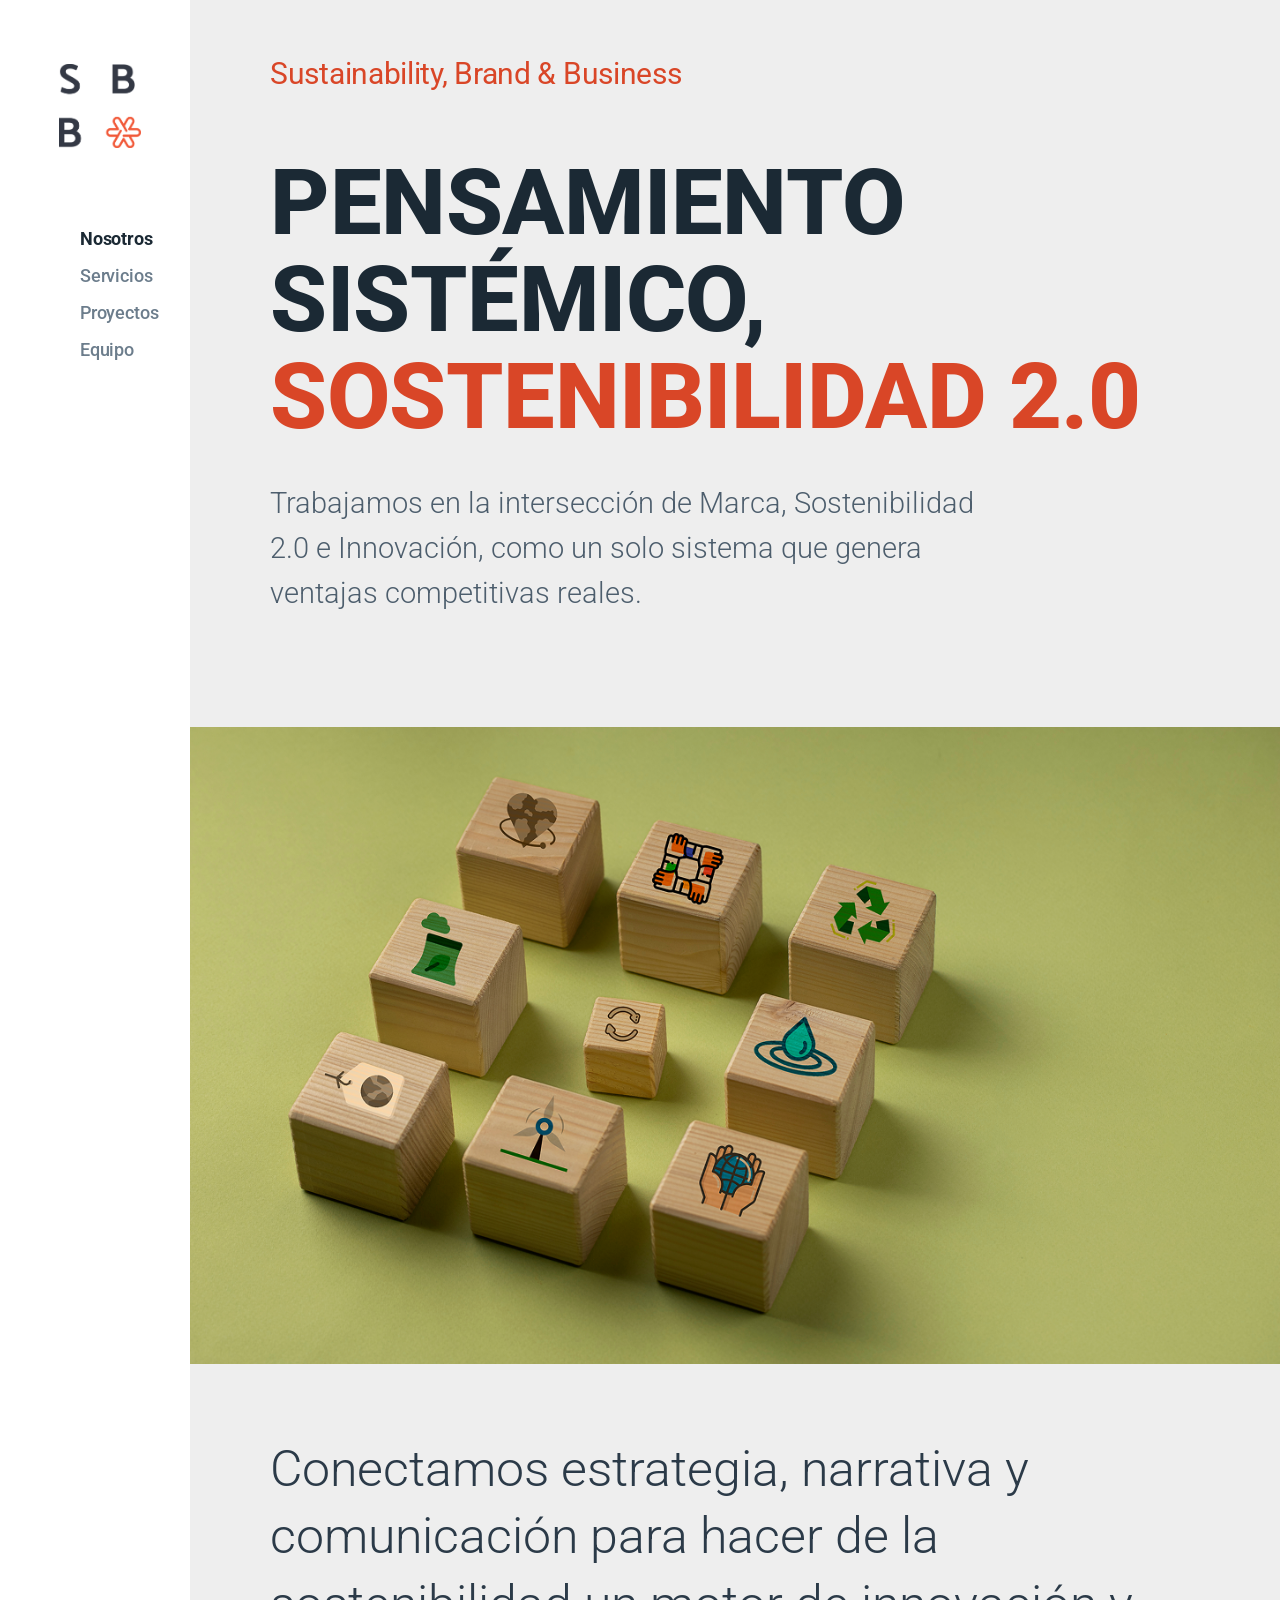
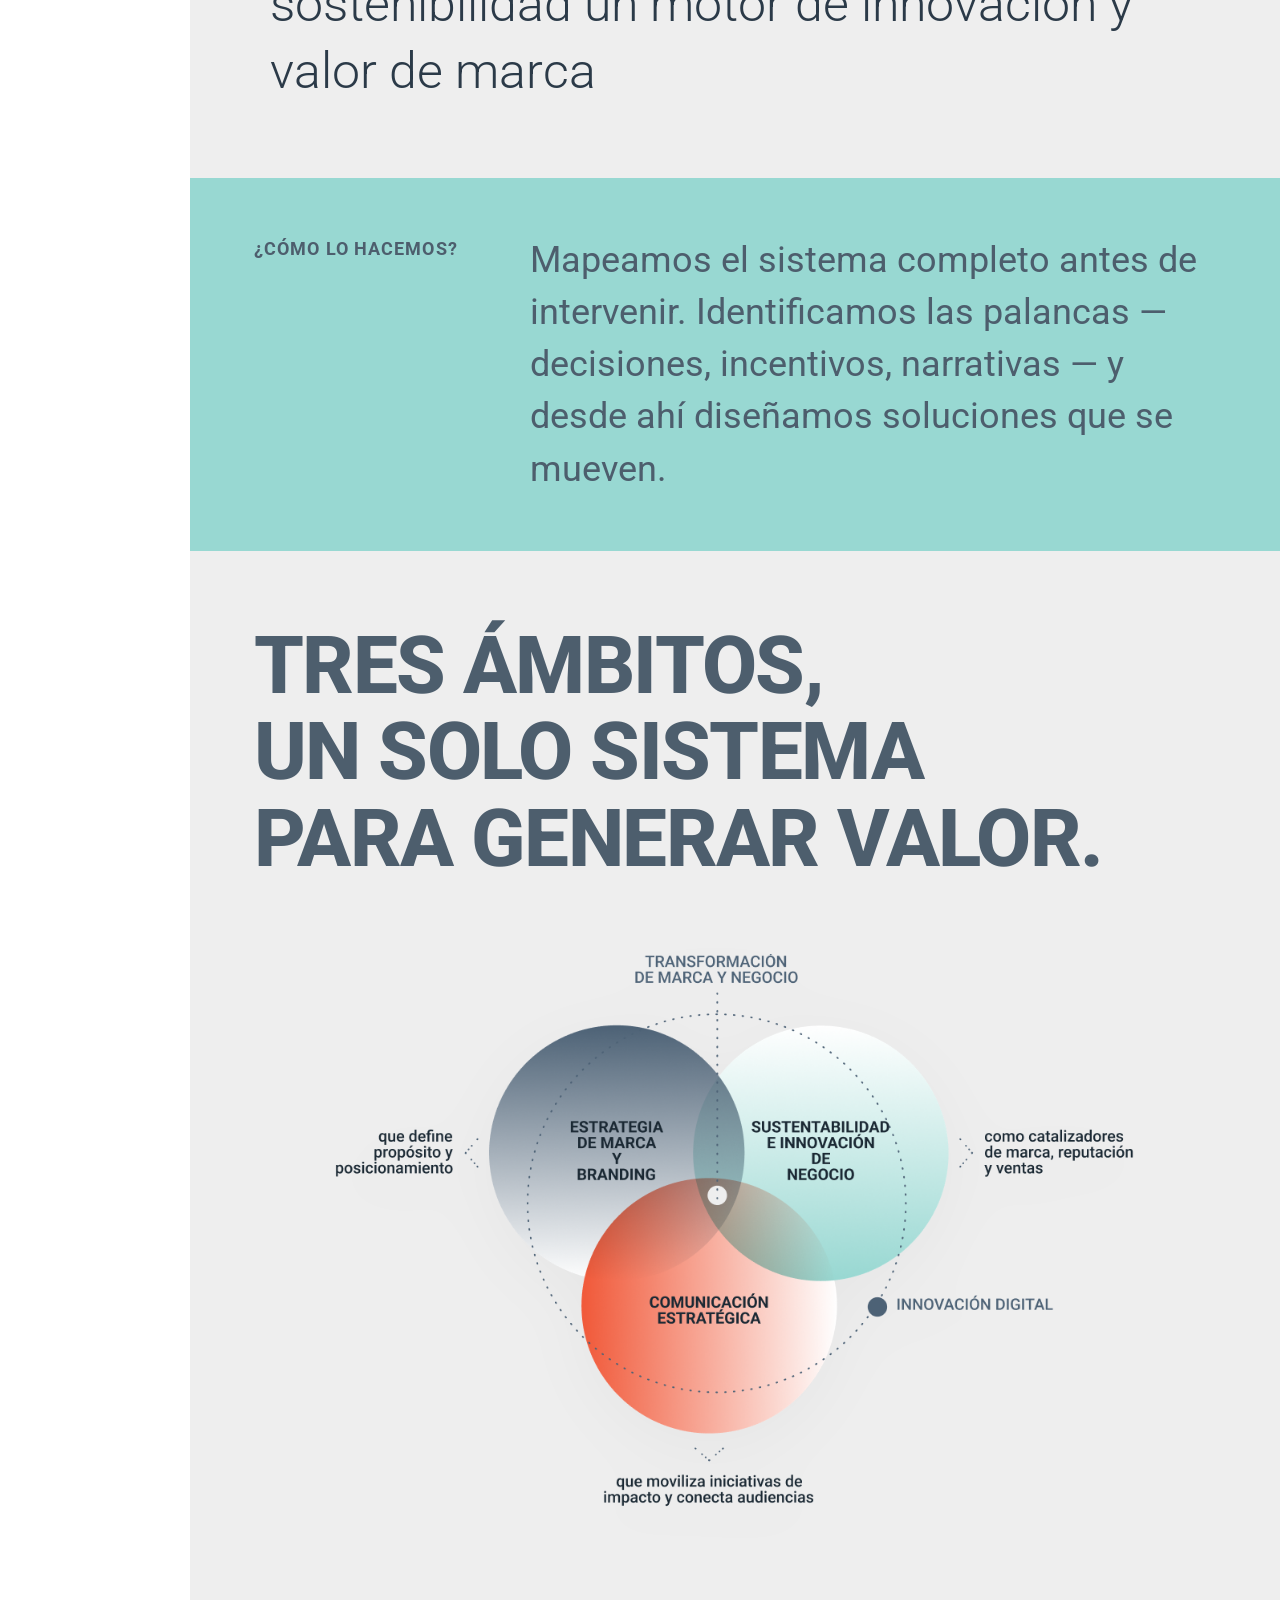
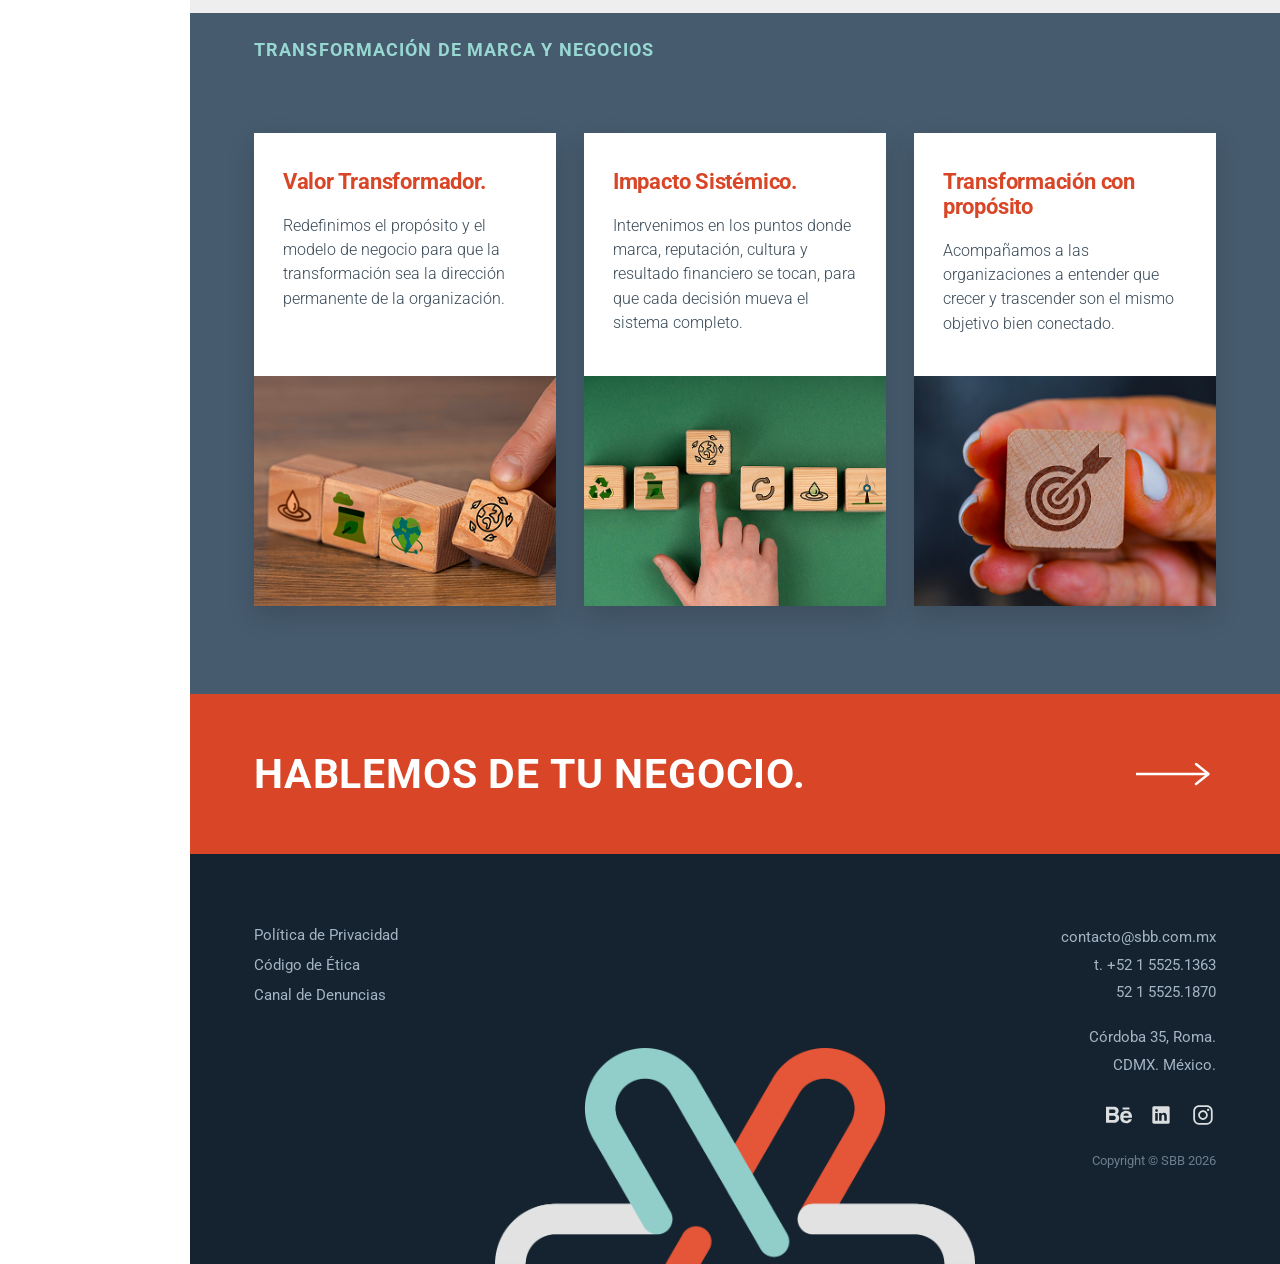
==== index.html @ fa67e51d "Add files via upload carga de prueba" ====
<!DOCTYPE html>
<html lang="es">

<head>
  <meta charset="UTF-8">
  <meta name="viewport" content="width=device-width, initial-scale=1.0">
  <title>SBB - Sustainability, Brand & Business | Pensamiento Sistémico, Sostenibilidad 2.0</title>
  <meta name="description"
    content="Trabajamos en la intersección de Marca, Sostenibilidad 2.0 e Innovación, como un solo sistema que genera ventajas competitivas reales.">
  <meta name="theme-color" content="#FFFFFF">

  <!-- CSS Stylesheets -->
  <link rel="stylesheet" href="css/styles.css">
  <link rel="icon" type="image/png" href="assets/00_Branding/SBB-2026-logo.png">
</head>

<body>
  <div class="app-container">

    <!-- Mobile Header Bar (Visible on mobile/tablet) -->
    <header class="mobile-header">
      <a href="index.html" class="brand-logo" aria-label="Inicio SBB">
        <img src="assets/00_Branding/SBB-2026-logo.png" alt="SBB Logo">
      </a>
      <button class="mobile-menu-toggle" id="mobileMenuToggle" aria-label="Abrir menú de navegación">
        <span></span>
        <span></span>
        <span></span>
      </button>
    </header>

    <!-- Mobile Navigation Drawer -->
    <nav class="mobile-nav-drawer" id="mobileNavDrawer" aria-label="Navegación móvil">
      <ul class="nav-menu">
        <li class="nav-item active"><a href="#hero" class="mobile-nav-link">Nosotros</a></li>
        <li class="nav-item"><a href="servicios.html" class="mobile-nav-link">Servicios</a></li>
        <li class="nav-item"><a href="proyectos.html" class="mobile-nav-link">Proyectos</a></li>
        <li class="nav-item"><a href="equipo.html" class="mobile-nav-link">Equipo</a></li>
      </ul>
    </nav>

    <!-- Desktop Sidebar Navigation -->
    <aside class="sidebar" aria-label="Navegación principal">
      <a href="index.html" class="brand-logo" aria-label="Inicio SBB">
        <img src="assets/00_Branding/SBB-2026-logo.png" alt="SBB Logo">
      </a>
      <nav>
        <ul class="nav-menu">
          <li class="nav-item active"><a href="#hero">Nosotros</a></li>
          <li class="nav-item"><a href="servicios.html">Servicios</a></li>
          <li class="nav-item"><a href="proyectos.html">Proyectos</a></li>
          <li class="nav-item"><a href="equipo.html">Equipo</a></li>
        </ul>
      </nav>
    </aside>

    <!-- Main Content Stream -->
    <main class="main-content">

      <!-- Section 1: Hero -->
      <section class="hero-section" id="hero">
        <div class="hero-content">
          <p class="hero-tagline reveal-on-scroll">Sustainability, Brand & Business</p>
          <h1 class="hero-title reveal-on-scroll delay-1">
            <span class="hero-title-main">PENSAMIENTO<br>SISTÉMICO,</span>
            <span class="hero-title-highlight">SOSTENIBILIDAD 2.0</span>
          </h1>
          <p class="hero-description reveal-on-scroll delay-2">
            Trabajamos en la intersección de Marca, Sostenibilidad 2.0 e Innovación, como un solo sistema que genera
            ventajas competitivas reales.
          </p>
        </div>

        <!-- Banner Image -->
        <div class="hero-banner-container reveal-on-scroll delay-2">
          <img src="assets/01_Inicio/Banner-inicio.png" alt="Pensamiento Sistémico, Sostenibilidad 2.0"
            class="hero-banner-img">
        </div>

        <!-- Statement under banner -->
        <div class="hero-statement reveal-on-scroll delay-3">
          <p class="hero-statement-text">
            Conectamos estrategia, narrativa y comunicación para hacer de la sostenibilidad un motor de innovación y
            valor de marca
          </p>
        </div>
      </section>

      <!-- Section 2: ¿Cómo lo Hacemos? + Tres Ámbitos -->
      <section class="como-section" id="como-lo-hacemos">
        <!-- Mint Section Bar -->
        <div class="section-bar section-bar-mint">
          <h2>¿CÓMO LO HACEMOS?</h2>
          <p class="section-bar-text">
            Mapeamos el sistema completo antes de intervenir. Identificamos las palancas — decisiones, incentivos,
            narrativas — y desde ahí diseñamos soluciones que se mueven.
          </p>
        </div>

        <!-- Ambitos Content -->
        <div class="ambitos-content">
          <h2 class="ambitos-title reveal-on-scroll">
            TRES ÁMBITOS,<br>
            UN SOLO SISTEMA<br>
            PARA GENERAR VALOR.
          </h2>

          <div class="sistema-diagram-wrapper reveal-on-scroll delay-1">
            <img src="assets/01_Inicio/sbb-sistema.png"
              alt="Diagrama Tres Ámbitos: Estrategia de Marca y Branding, Sustentabilidad e Innovación de Negocio, Comunicación Estratégica"
              class="sistema-diagram-img">
          </div>
        </div>
      </section>

      <!-- Section 3: Transformación de Marca y Negocios (3 Cards) -->
      <section class="transformacion-wrapper" id="transformacion">
        <!-- Slate Blue Section Bar -->
        <div class="section-bar section-bar-slate">
          <h2>TRANSFORMACIÓN DE MARCA Y NEGOCIOS</h2>
        </div>

        <!-- Cards Section -->
        <div class="transformacion-section">
          <div class="transformacion-cards-grid">
            <!-- Card 1 -->
            <article class="pillar-card reveal-on-scroll delay-1">
              <div class="pillar-card-content">
                <h3 class="pillar-card-title">Valor Transformador.</h3>
                <p class="pillar-card-desc">
                  Redefinimos el propósito y el modelo de negocio para que la transformación sea la dirección permanente
                  de la organización.
                </p>
              </div>
              <div class="pillar-card-img-wrapper">
                <img src="assets/01_Inicio/valor-transformador.png" alt="Valor Transformador" loading="lazy">
              </div>
            </article>

            <!-- Card 2 -->
            <article class="pillar-card reveal-on-scroll delay-2">
              <div class="pillar-card-content">
                <h3 class="pillar-card-title">Impacto Sistémico.</h3>
                <p class="pillar-card-desc">
                  Intervenimos en los puntos donde marca, reputación, cultura y resultado financiero se tocan, para que
                  cada decisión mueva el sistema completo.
                </p>
              </div>
              <div class="pillar-card-img-wrapper">
                <img src="assets/01_Inicio/impacto-sistemico.png" alt="Impacto Sistémico" loading="lazy">
              </div>
            </article>

            <!-- Card 3 -->
            <article class="pillar-card reveal-on-scroll delay-3">
              <div class="pillar-card-content">
                <h3 class="pillar-card-title">Transformación con propósito</h3>
                <p class="pillar-card-desc">
                  Acompañamos a las organizaciones a entender que crecer y trascender son el mismo objetivo bien
                  conectado.
                </p>
              </div>
              <div class="pillar-card-img-wrapper">
                <img src="assets/01_Inicio/transformacion-con-proposito.png" alt="Transformación con propósito"
                  loading="lazy">
              </div>
            </article>
          </div>
        </div>
      </section>

      <!-- Section 4: Call to Action Banner -->
      <section class="cta-section" id="contacto">
        <a href="#contacto-modal" class="cta-banner open-modal-btn" role="button"
          aria-label="Abrir formulario de contacto">
          <h2 class="cta-title">HABLEMOS DE TU NEGOCIO.</h2>
          <div class="cta-arrow" aria-hidden="true">
            <svg viewBox="0 0 64 24" fill="none" stroke="currentColor">
              <line x1="0" y1="12" x2="58" y2="12" stroke-width="2" />
              <polyline points="48 4 58 12 48 20" stroke-width="2" stroke-linecap="round" stroke-linejoin="round" />
            </svg>
          </div>
        </a>
      </section>

      <!-- Section 5: Footer -->
      <footer class="footer-section" id="footer">
        <div class="footer-grid">
          <!-- Left Column: Legal -->
          <div class="footer-col-left">
            <a href="#privacidad" class="footer-link">Política de Privacidad</a>
            <a href="#etica" class="footer-link">Código de Ética</a>
            <a href="#denuncias" class="footer-link">Canal de Denuncias</a>
          </div>

          <!-- Right Column: Contact info & Copyright -->
          <div class="footer-col-right">
            <p class="footer-contact-item"><a href="mailto:contacto@sbb.com.mx"
                class="footer-link">contacto@sbb.com.mx</a></p>
            <p class="footer-contact-item">t. +52 1 5525.1363</p>
            <p class="footer-contact-item">52 1 5525.1870</p>
            <div class="footer-spacer"></div>
            <p class="footer-contact-item">Córdoba 35, Roma.</p>
            <p class="footer-contact-item">CDMX. México.</p>
            <div class="footer-social-links">
              <a href="https://www.behance.net/SBB" target="_blank" rel="noopener noreferrer" aria-label="Behance SBB">
                <img src="assets/00_Branding/behance-icon.svg" alt="Behance" class="social-icon">
              </a>
              <a href="https://www.linkedin.com/company/savitzkymx" target="_blank" rel="noopener noreferrer"
                aria-label="LinkedIn SBB">
                <img src="assets/00_Branding/linkedin-icon.svg" alt="LinkedIn" class="social-icon">
              </a>
              <a href="https://www.instagram.com/sbb_mx/" target="_blank" rel="noopener noreferrer"
                aria-label="Instagram SBB">
                <img src="assets/00_Branding/instagram-icon.svg" alt="Instagram" class="social-icon">
              </a>
            </div>
            <p class="footer-copyright">Copyright © SBB 2026</p>
          </div>
        </div>

        <!-- Bottom Logo Matatena Graphic -->
        <div class="footer-matatena-container">
          <img src="assets/00_Branding/matatena-footer.png" alt="SBB Matatena Graphic" class="footer-matatena-img">
        </div>
      </footer>

    </main>
  </div>

  <!-- Contact Modal -->
  <div class="modal-overlay" id="contactModal" aria-hidden="true" role="dialog" aria-labelledby="modalTitle">
    <div class="modal-card">
      <button class="modal-close-btn" id="closeModalBtn" aria-label="Cerrar ventana emergente">&times;</button>

      <div class="modal-header">
        <h3 class="modal-title" id="modalTitle">Hablemos de tu negocio.</h3>
        <p class="modal-subtitle">Cuéntanos sobre tus retos de marca, sostenibilidad e innovación.</p>
      </div>

      <form class="contact-form" id="contactForm">
        <div class="form-group">
          <label for="name">Nombre completo</label>
          <input type="text" id="name" class="form-input" placeholder="Ej. Ana García" required>
        </div>

        <div class="form-group">
          <label for="email">Correo electrónico</label>
          <input type="email" id="email" class="form-input" placeholder="ana@empresa.com" required>
        </div>

        <div class="form-group">
          <label for="area">Ámbito de Interés</label>
          <select id="area" class="form-select" required>
            <option value="" disabled selected>Selecciona una opción</option>
            <option value="branding">Estrategia de Marca & Branding</option>
            <option value="sostenibilidad">Sustentabilidad e Innovación de Negocio</option>
            <option value="comunicacion">Comunicación Estratégica</option>
            <option value="digital">Innovación Digital</option>
            <option value="integral">Transformación Integral</option>
          </select>
        </div>

        <div class="form-group">
          <label for="message">Mensaje</label>
          <textarea id="message" class="form-textarea" placeholder="Describe brevemente tus objetivos..."
            required></textarea>
        </div>

        <button type="submit" class="form-submit-btn">Enviar Mensaje</button>
      </form>

      <div class="form-success-msg" id="formSuccessMsg">
        ¡Muchas gracias por contactarnos! Nos pondremos en contacto contigo a la brevedad.
      </div>
    </div>
  </div>

  <!-- JavaScript -->
  <script src="js/main.js"></script>
</body>

</html>
---- css/styles.css ----
/* ==========================================================================
   SBB 2026 - Systemic Branding & Business Design System
   ========================================================================== */

@import url('https://fonts.googleapis.com/css2?family=Roboto:wght@100;300;400;500;700;800;900&display=swap');

:root {
  /* Color Palette */
  --color-bg: #FFFFFF;
  --color-sidebar: #FFFFFF;
  --color-terracotta: #D94627;
  --color-terracotta-hover: #F25939;
  --color-mint-bar: #98D8D2;
  --color-slate-section: #465B6E;
  --color-text-main: #1B2934;
  --color-text-subtle: #4D5E6D;
  --color-text-light: #7A8B9A;
  --color-footer-bg: #14232F;
  --color-footer-text: #8E9BA7;
  --color-footer-light: #A5B4C2;
  --color-border-subtle: #D8D8D4;

  /* Typography */
  --font-primary: 'Roboto', -apple-system, BlinkMacSystemFont, 'Segoe UI', sans-serif;

  /* Layout Dimensions */
  --sidebar-width: 120px;
  --container-max: 1280px;
  --content-padding-x: clamp(2.5rem, 5vw, 5rem);
  --transition-fast: 0.25s cubic-bezier(0.16, 1, 0.3, 1);
  --transition-smooth: 0.4s cubic-bezier(0.16, 1, 0.3, 1);
}

/* Reset & Base Styles */
*,
*::before,
*::after {
  box-sizing: border-box;
  margin: 0;
  padding: 0;
}

html {
  scroll-behavior: smooth;
  font-size: 16px;
  background-color: var(--color-bg);
  color: var(--color-text-main);
  font-family: var(--font-primary);
  -webkit-font-smoothing: antialiased;
  -moz-osx-font-smoothing: grayscale;
}

body {
  min-height: 100vh;
  display: flex;
  overflow-x: hidden;
  background-color: var(--color-bg);
}

/* Main App Shell Layout */
.app-container {
  display: flex;
  width: 100%;
  min-height: 100vh;
  position: relative;
}

/* ==========================================================================
   Sidebar Navigation (Desktop)
   ========================================================================== */
.sidebar {
  width: var(--sidebar-width);
  max-width: var(--sidebar-width);
  position: fixed;
  top: 0;
  left: 0;
  bottom: 0;
  background-color: #FFFFFF;
  padding: 4rem 0;
  padding-left: 5rem;
  display: flex;
  flex-direction: column;
  z-index: 100;
  border-right: none;
}

.sidebar .brand-logo {
  margin-bottom: 5rem;
  display: flex;
  justify-content: center;
  align-items: center;
  width: 100%;
}

.sidebar .brand-logo img {
  width: 82px;
  height: auto;
  display: block;
  transition: transform var(--transition-fast);
}

.sidebar .brand-logo:hover img {
  transform: scale(1.03);
}

.sidebar .nav-menu {
  list-style: none;
  display: flex;
  flex-direction: column;
  gap: 1rem;
  align-items: flex-end;
  text-align: right;
  width: 100%;
  padding-right: 0;
}

.sidebar .nav-item {
  width: 100%;
  text-align: right;
}

.sidebar .nav-item a {
  text-decoration: none;
  color: #6C7D8C;
  font-size: 1.14rem;
  font-weight: 500;
  letter-spacing: -0.01em;
  transition: color var(--transition-fast), transform var(--transition-fast);
  display: inline-block;
  position: relative;
  white-space: nowrap;
}

.sidebar .nav-item a:hover {
  color: var(--color-text-main);
  transform: translateX(-3px);
}

.sidebar .nav-item.active a {
  color: var(--color-text-main);
  font-weight: 700;
}

/* Mobile Header Bar (Hidden on Desktop) */
.mobile-header {
  display: none;
  position: fixed;
  top: 0;
  left: 0;
  right: 0;
  height: 70px;
  background-color: rgba(255, 255, 255, 0.96);
  backdrop-filter: blur(10px);
  z-index: 1000;
  padding: 0 1.5rem;
  align-items: center;
  justify-content: space-between;
  border-bottom: 1px solid rgba(0, 0, 0, 0.08);
}

.mobile-header .brand-logo img {
  width: 50px;
  margin-bottom: 0;
}

.mobile-menu-toggle {
  background: none;
  border: none;
  cursor: pointer;
  width: 40px;
  height: 40px;
  display: flex;
  flex-direction: column;
  justify-content: center;
  align-items: center;
  gap: 5px;
}

.mobile-menu-toggle span {
  width: 24px;
  height: 2px;
  background-color: var(--color-text-main);
  transition: transform 0.3s ease, opacity 0.3s ease;
}

.mobile-menu-toggle.is-active span:nth-child(1) {
  transform: translateY(7px) rotate(45deg);
}

.mobile-menu-toggle.is-active span:nth-child(2) {
  opacity: 0;
}

.mobile-menu-toggle.is-active span:nth-child(3) {
  transform: translateY(-7px) rotate(-45deg);
}

/* ==========================================================================
   Main Content Layout
   ========================================================================== */
.main-content {
  margin-left: var(--sidebar-width);
  flex: 1;
  width: calc(100% - var(--sidebar-width));
  display: flex;
  flex-direction: column;
  background-color: #FFFFFF;
}

/* ==========================================================================
   Section 1: Hero
   ========================================================================== */
.hero-section {
  padding: 0;
  background-color: #FFFFFF;
  position: relative;
  display: flex;
  flex-direction: column;
}

.hero-content {
  position: relative;
  width: 100%;
  text-align: left;
  padding-top: 3.5rem;
  padding-left: 5rem;
  padding-right: var(--content-padding-x);
  background-color: #EEEEEE;
}

.hero-tagline {
  color: var(--color-terracotta);
  font-size: 1.875rem;
  font-weight: 400;
  margin-bottom: 4rem;
  letter-spacing: -0.01em;
  text-align: left;
}

.hero-title {
  line-height: 1.05;
  letter-spacing: -0.02em;
  margin-bottom: 2.25rem;
  text-align: left;
}

.hero-title .hero-title-main {
  font-size: clamp(3.6rem, 7.2vw, 6.3rem);
  font-weight: 800;
  color: var(--color-text-main);
  display: block;
}

.hero-title .hero-title-highlight {
  font-size: clamp(3.6rem, 7.2vw, 6.3rem);
  font-weight: 800;
  color: var(--color-terracotta);
  display: block;
}

.hero-description {
  font-size: clamp(1.7rem, 2.25vw, 2.05rem);
  line-height: 1.55;
  color: var(--color-text-subtle);
  max-width: 734px;
  font-weight: 300;
  text-align: left;
  margin-bottom: 7rem;
}

.hero-banner-container {
  width: 100%;
  margin-bottom: 0;
  overflow: hidden;
}

.hero-banner-img {
  width: 100%;
  height: auto;
  display: block;
  object-fit: cover;
  transition: transform var(--transition-smooth);
}

.hero-banner-container:hover .hero-banner-img {
  transform: scale(1.01);
}

.hero-statement {
  width: 100%;
  background-color: #EEEEEE;
  padding: 4.5rem 0;
}

.hero-statement-text {
  font-size: 50px;
  line-height: 1.35;
  color: #2B3A48;
  max-width: 1300px;
  font-weight: 300;
  text-align: left;
  padding-left: 5rem;
  padding-right: var(--content-padding-x);
}

/* ==========================================================================
   Section Bars (Mint and Slate Dividers)
   ========================================================================== */
.section-bar {
  width: 100%;
  padding: 1.6rem var(--content-padding-x);
  display: flex;
  align-items: center;
}

.section-bar-mint {
  background-color: var(--color-mint-bar);
  padding: 3.5rem var(--content-padding-x);
  display: flex;
  align-items: flex-start;
  gap: 4.5rem;
}

.section-bar-mint h2 {
  color: var(--color-text-subtle);
  font-size: 1.15rem;
  font-weight: 700;
  text-transform: uppercase;
  letter-spacing: 0.06em;
  margin: 0;
  flex-shrink: 0;
  white-space: nowrap;
  padding-top: 0.25rem;
}

.section-bar-mint .section-bar-text {
  font-family: var(--font-primary);
  font-weight: 400;
  font-size: 36px;
  line-height: 1.45;
  color: var(--color-text-subtle);
  max-width: 800px;
  margin: 0;
}

.section-bar-slate {
  background-color: var(--color-slate-section);
}

.section-bar-slate h2 {
  font-size: 1.15rem;
  font-weight: 700;
  color: var(--color-mint-bar);
  text-transform: uppercase;
  letter-spacing: 0.06em;
  margin: 0;
}

/* ==========================================================================
   Section 2: ¿Cómo lo Hacemos? + Tres Ámbitos
   ========================================================================== */
.como-section {
  background-color: #FFFFFF;
}

.ambitos-content {
  padding: 4.5rem var(--content-padding-x) 5.5rem var(--content-padding-x);
  background-color: #EEEEEE;
}

.ambitos-title {
  font-size: 80px;
  font-weight: 800;
  line-height: 1.08;
  letter-spacing: -0.02em;
  color: var(--color-text-subtle);
  margin-bottom: 3.5rem;
  text-transform: uppercase;
}

.sistema-diagram-wrapper {
  display: flex;
  justify-content: center;
  align-items: center;
  width: 100%;
  padding: 1rem 0;
}

.sistema-diagram-img {
  width: 100%;
  max-width: 800px;
  height: auto;
  display: block;
  transition: transform 0.4s ease;
  filter: drop-shadow(0 15px 30px rgba(0, 0, 0, 0.03));
}

.sistema-diagram-wrapper:hover .sistema-diagram-img {
  transform: scale(1.015);
}

/* ==========================================================================
   Section 3: Transformación de Marca y Negocios (Cards)
   ========================================================================== */
.transformacion-wrapper {
  background-color: var(--color-slate-section);
}

.transformacion-section {
  padding: 3rem var(--content-padding-x) 5.5rem var(--content-padding-x);
  background-color: var(--color-slate-section);
}

.transformacion-cards-grid {
  display: grid;
  grid-template-columns: repeat(3, 1fr);
  gap: 1.75rem;
  align-items: stretch;
}

.pillar-card {
  display: flex;
  flex-direction: column;
  background-color: transparent;
  border-radius: 0;
  overflow: hidden;
  box-shadow: 0 10px 25px rgba(0, 0, 0, 0.15);
  transition: transform 0.3s ease, box-shadow 0.3s ease;
}

.pillar-card:hover {
  transform: translateY(-5px);
  box-shadow: 0 18px 35px rgba(0, 0, 0, 0.25);
}

.pillar-card-content {
  background-color: #FFFFFF;
  padding: 2.2rem 1.8rem 2.5rem 1.8rem;
  flex: 1;
  display: flex;
  flex-direction: column;
  justify-content: flex-start;
  min-height: 230px;
}

.pillar-card-title {
  color: var(--color-terracotta);
  font-size: 1.35rem;
  font-weight: 700;
  margin-bottom: 1.25rem;
  letter-spacing: -0.01em;
}

.pillar-card-desc {
  color: #384957;
  font-size: 0.98rem;
  line-height: 1.55;
  font-weight: 300;
}

.pillar-card-img-wrapper {
  width: 100%;
  height: 230px;
  overflow: hidden;
  background-color: #243542;
}

.pillar-card-img-wrapper img {
  width: 100%;
  height: 100%;
  object-fit: cover;
  display: block;
  transition: transform 0.4s ease;
}

.pillar-card:hover .pillar-card-img-wrapper img {
  transform: scale(1.05);
}

/* ==========================================================================
   Section 4: Call to Action Banner
   ========================================================================== */
.cta-section {
  padding: 0;
  background-color: var(--color-terracotta);
}

.cta-banner {
  display: flex;
  justify-content: space-between;
  align-items: center;
  padding: 3.5rem var(--content-padding-x);
  color: #FFFFFF;
  text-decoration: none;
  cursor: pointer;
  width: 100%;
  transition: background-color var(--transition-fast);
}

.cta-banner:hover {
  background-color: var(--color-terracotta-hover);
}

.cta-title {
  font-size: clamp(1.8rem, 3.2vw, 2.6rem);
  font-weight: 700;
  letter-spacing: 0.02em;
  text-transform: uppercase;
  color: #FFFFFF;
}

.cta-arrow {
  width: 80px;
  height: 24px;
  display: flex;
  align-items: center;
  justify-content: flex-end;
  transition: transform var(--transition-fast);
}

.cta-arrow svg {
  width: 100%;
  height: auto;
  stroke: #FFFFFF;
}

.cta-banner:hover .cta-arrow {
  transform: translateX(12px);
}

/* ==========================================================================
   Section 5: Footer
   ========================================================================== */
.footer-section {
  background-color: var(--color-footer-bg);
  color: var(--color-footer-text);
  padding: 4.5rem var(--content-padding-x) 1.5rem var(--content-padding-x);
  padding-bottom: 0rem;
  position: relative;
  overflow: hidden;
  width: 100%;
}

.footer-grid {
  display: flex;
  justify-content: space-between;
  align-items: flex-start;
  width: 100%;
  position: relative;
  z-index: 2;
  margin-bottom: 0;
}

.footer-col-left {
  display: flex;
  flex-direction: column;
  gap: 0.75rem;
}

.footer-col-right {
  display: flex;
  flex-direction: column;
  gap: 0.35rem;
  text-align: right;
}

.footer-link {
  color: var(--color-footer-light);
  text-decoration: none;
  font-size: 0.92rem;
  font-weight: 400;
  transition: color var(--transition-fast);
  display: inline-block;
}

.footer-link:hover {
  color: #FFFFFF;
  text-decoration: underline;
}

.footer-contact-item {
  color: var(--color-footer-light);
  font-size: 0.92rem;
  line-height: 1.5;
}

.footer-spacer {
  height: 0.75rem;
}

.footer-social-links {
  display: flex;
  gap: 1rem;
  justify-content: flex-end;
  align-items: center;
  margin-top: 1.25rem;
  margin-bottom: 1.25rem;
}

.social-icon {
  width: 26px;
  height: 26px;
  object-fit: contain;
  transition: transform var(--transition-fast), opacity var(--transition-fast);
  opacity: 0.85;
  display: block;
}

.social-icon:hover {
  transform: translateY(-2px);
  opacity: 1;
}

.footer-copyright {
  color: #6C7D8C;
  font-size: 0.82rem;
}

.footer-matatena-container {
  display: flex;
  justify-content: center;
  align-items: flex-end;
  margin-top: -120px;
  margin-bottom: 0rem;
  position: relative;
  z-index: 1;
  pointer-events: none;
}

.footer-matatena-img {
  width: 100%;
  max-width: 480px;
  height: auto;
  display: block;
  opacity: 0.95;
  transition: transform 0.5s ease;
}

.footer-section:hover .footer-matatena-img {
  transform: translateY(-4px);
}

/* ==========================================================================
   Contact Modal (Glassmorphic Pop-up)
   ========================================================================== */
.modal-overlay {
  position: fixed;
  top: 0;
  left: 0;
  right: 0;
  bottom: 0;
  background-color: rgba(19, 34, 48, 0.75);
  backdrop-filter: blur(12px);
  z-index: 2000;
  display: flex;
  justify-content: center;
  align-items: center;
  opacity: 0;
  pointer-events: none;
  transition: opacity 0.35s ease;
  padding: 1.5rem;
}

.modal-overlay.is-open {
  opacity: 1;
  pointer-events: auto;
}

.modal-card {
  background-color: #FFFFFF;
  width: 100%;
  max-width: 600px;
  border-radius: 16px;
  padding: 3rem;
  position: relative;
  box-shadow: 0 25px 50px -12px rgba(0, 0, 0, 0.25);
  transform: translateY(20px) scale(0.97);
  transition: transform 0.35s cubic-bezier(0.16, 1, 0.3, 1);
}

.modal-overlay.is-open .modal-card {
  transform: translateY(0) scale(1);
}

.modal-close-btn {
  position: absolute;
  top: 1.5rem;
  right: 1.5rem;
  background: none;
  border: none;
  font-size: 1.8rem;
  cursor: pointer;
  color: var(--color-text-light);
  width: 40px;
  height: 40px;
  border-radius: 50%;
  display: flex;
  align-items: center;
  justify-content: center;
  transition: background-color 0.2s ease, color 0.2s ease;
}

.modal-close-btn:hover {
  background-color: #F0F2F5;
  color: var(--color-text-main);
}

.modal-header {
  margin-bottom: 2rem;
}

.modal-title {
  font-size: 2rem;
  font-weight: 800;
  color: var(--color-text-main);
  margin-bottom: 0.5rem;
}

.modal-subtitle {
  color: var(--color-text-subtle);
  font-size: 1rem;
}

.contact-form {
  display: flex;
  flex-direction: column;
  gap: 1.25rem;
}

.form-group {
  display: flex;
  flex-direction: column;
  gap: 0.4rem;
}

.form-group label {
  font-size: 0.85rem;
  font-weight: 700;
  color: var(--color-text-main);
  text-transform: uppercase;
  letter-spacing: 0.04em;
}

.form-input,
.form-select,
.form-textarea {
  width: 100%;
  padding: 0.85rem 1rem;
  border: 1.5px solid var(--color-border-subtle);
  border-radius: 8px;
  font-family: var(--font-primary);
  font-size: 1rem;
  color: var(--color-text-main);
  background-color: #FAFAFA;
  outline: none;
  transition: border-color 0.2s ease, background-color 0.2s ease;
}

.form-input:focus,
.form-select:focus,
.form-textarea:focus {
  border-color: var(--color-terracotta);
  background-color: #FFFFFF;
}

.form-textarea {
  resize: vertical;
  min-height: 100px;
}

.form-submit-btn {
  background-color: var(--color-terracotta);
  color: #FFFFFF;
  border: none;
  padding: 1rem 2rem;
  border-radius: 8px;
  font-family: var(--font-primary);
  font-size: 1rem;
  font-weight: 700;
  cursor: pointer;
  transition: background-color 0.25s ease, transform 0.2s ease;
  margin-top: 0.5rem;
}

.form-submit-btn:hover {
  background-color: var(--color-terracotta-hover);
  transform: translateY(-2px);
}

.form-success-msg {
  display: none;
  padding: 1.5rem;
  background-color: #E6F4EA;
  color: #137333;
  border-radius: 8px;
  text-align: center;
  font-weight: 600;
}

/* ==========================================================================
   Animations & Scroll Reveal
   ========================================================================== */
.reveal-on-scroll {
  opacity: 0;
  transform: translateY(30px);
  transition: opacity 0.8s cubic-bezier(0.16, 1, 0.3, 1), transform 0.8s cubic-bezier(0.16, 1, 0.3, 1);
}

.reveal-on-scroll.is-visible {
  opacity: 1;
  transform: translateY(0);
}

/* Delay helpers */
.delay-1 {
  transition-delay: 0.15s;
}

.delay-2 {
  transition-delay: 0.3s;
}

.delay-3 {
  transition-delay: 0.45s;
}

/* ==========================================================================
   Media Queries & Responsive Breakpoints
   ========================================================================== */
@media (max-width: 1200px) {
  :root {
    --sidebar-width: 0px;
    --content-padding-x: 2.5rem;
  }

  .sidebar {
    display: none;
  }

  .mobile-header {
    display: flex;
  }

  .mobile-nav-drawer {
    position: fixed;
    top: 70px;
    left: 0;
    right: 0;
    background-color: #FFFFFF;
    padding: 2rem 1.5rem;
    border-bottom: 2px solid var(--color-terracotta);
    transform: translateY(-100%);
    opacity: 0;
    visibility: hidden;
    transition: transform 0.35s ease, opacity 0.35s ease, visibility 0.35s ease;
    z-index: 999;
    box-shadow: 0 10px 30px rgba(0, 0, 0, 0.1);
  }

  .mobile-nav-drawer.is-active {
    transform: translateY(0);
    opacity: 1;
    visibility: visible;
  }

  .mobile-nav-drawer .nav-menu {
    list-style: none;
    display: flex;
    flex-direction: column;
    gap: 1.25rem;
  }

  .mobile-nav-drawer .mobile-nav-link {
    text-decoration: none;
    font-size: 1.15rem;
    font-weight: 600;
    color: var(--color-text-main);
    display: block;
  }

  .mobile-nav-drawer .nav-item.active .mobile-nav-link {
    color: var(--color-terracotta);
  }

  .main-content {
    margin-left: 0;
    width: 100%;
    margin-top: 70px;
  }

  .hero-content {
    padding-top: 80px;
    padding-left: 0;
  }

  .hero-tagline {
    font-size: 1.25rem;
    margin-bottom: 1.5rem;
  }

  .hero-title .hero-title-main,
  .hero-title .hero-title-highlight {
    font-size: clamp(2.2rem, 5.5vw, 3.8rem);
  }

  .hero-description {
    font-size: 1.25rem;
    max-width: 100%;
    margin-bottom: 2.5rem;
  }

  .hero-statement {
    padding: 3rem 0;
  }

  .hero-statement-text {
    font-size: clamp(1.35rem, 2.2vw, 1.85rem);
    padding-left: var(--content-padding-x);
  }

  .transformacion-cards-grid {
    grid-template-columns: repeat(2, 1fr);
  }
}

@media (max-width: 860px) {
  :root {
    --content-padding-x: 1.75rem;
  }

  .section-bar-mint {
    flex-direction: column;
    gap: 1.25rem;
    padding: 2.5rem var(--content-padding-x);
  }

  .section-bar-mint h2 {
    padding-top: 0;
  }

  .section-bar-mint .section-bar-text {
    font-size: 1.2rem;
  }

  .ambitos-title {
    font-size: 3rem;
  }

  .transformacion-cards-grid {
    grid-template-columns: 1fr;
    gap: 2rem;
  }

  .footer-grid {
    flex-direction: column;
    gap: 2.5rem;
  }

  .footer-col-right {
    text-align: left;
  }

  .footer-social-links {
    justify-content: flex-start;
  }

  .footer-matatena-container {
    margin-top: 2rem;
    margin-bottom: 0;
  }
}

@media (max-width: 600px) {
  .section-bar-mint .section-bar-text {
    font-size: 1.05rem;
  }

  .hero-tagline {
    font-size: 1.05rem;
    margin-bottom: 1.25rem;
  }

  .hero-title .hero-title-main,
  .hero-title .hero-title-highlight {
    font-size: clamp(1.8rem, 8vw, 2.4rem);
  }

  .hero-description {
    font-size: 1.05rem;
    margin-bottom: 2rem;
  }

  .hero-statement-text {
    font-size: 1.25rem;
  }

  .ambitos-title {
    font-size: 3rem;
    line-height: 1.1;
    margin-bottom: 2rem;
  }

  .pillar-card-content {
    min-height: auto;
    padding: 1.75rem 1.25rem;
  }

  .modal-card {
    padding: 2rem 1.5rem;
  }

  .cta-title {
    font-size: 1.5rem;
  }

  .cta-arrow {
    width: 50px;
  }
}

/* ==========================================================================
   Servicios Page Specific Styles (Version 2026)
   ========================================================================== */
.servicios-page {
  background-color: #FFFFFF;
}

.servicios-page .sidebar {
  background-color: #FFFFFF;
}

.servicios-page .main-content {
  background-color: #EEEEEE;
}

/* Hero Section */
.servicios-hero-section {
  width: 100%;
  background-color: #EEEEEE;
  padding: 0;
  display: flex;
  flex-direction: column;
}

.servicios-hero-header {
  padding-top: 3.5rem;
  padding-left: 5rem;
  padding-right: var(--content-padding-x);
  margin-bottom: 3.5rem;
}

.servicios-hero-title {
  font-size: clamp(3.6rem, 7.2vw, 5.8rem);
  font-weight: 900;
  line-height: 1.05;
  letter-spacing: -0.02em;
  color: var(--color-text-main);
  text-transform: uppercase;
  margin-bottom: 0;
}

.servicios-banner-container {
  width: 100%;
  margin-bottom: 0;
  overflow: hidden;
}

.servicios-banner-img {
  width: 100%;
  height: auto;
  display: block;
  object-fit: cover;
  transition: transform var(--transition-smooth);
}

.servicios-banner-container:hover .servicios-banner-img {
  transform: scale(1.01);
}

/* Service Block Container */
.servicio-block {
  width: 100%;
  background-color: #EEEEEE;
  display: flex;
  flex-direction: column;
}

/* Service Intro Bar (Side-by-side category and statement) */
.servicio-intro-bar {
  width: 100%;
  padding: 4.5rem var(--content-padding-x);
  display: flex;
  align-items: flex-start;
  gap: 4.5rem;
  background-color: #EEEEEE;
}

.servicio-category-tag {
  font-size: 1.15rem;
  font-weight: 700;
  text-transform: uppercase;
  letter-spacing: 0.06em;
  color: var(--color-text-subtle);
  line-height: 1.35;
  min-width: 200px;
  flex-shrink: 0;
  padding-top: 0.25rem;
}

.servicio-intro-text {
  font-family: var(--font-primary);
  font-size: clamp(1.4rem, 2.2vw, 1.85rem);
  line-height: 1.35;
  color: var(--color-text-main);
  max-width: 1000px;
  font-weight: 300;
}

.servicio-intro-text strong {
  font-weight: 700;
}

/* Illustration Banner */
.servicio-illustration-container {
  width: 100%;
  overflow: hidden;
  display: flex;
  justify-content: center;
  align-items: center;
}

.servicio-illustration-container.terracotta {
  background-color: var(--color-terracotta);
}

.servicio-illustration-container.mint {
  background-color: var(--color-mint-bar);
}

.servicio-illustration-container.slate {
  background-color: var(--color-text-main);
}

.servicio-illustration-img {
  width: 100%;
  height: auto;
  max-height: none;
  display: block;
  object-fit: contain;
  transition: transform var(--transition-smooth);
}

.servicio-illustration-container:hover .servicio-illustration-img {
  transform: scale(1.01);
}

/* Pillars Grid (3 Columns) */
.servicio-pillars-grid {
  width: 100%;
  display: grid;
  grid-template-columns: repeat(3, 1fr);
  padding: 4.5rem var(--content-padding-x) 5.5rem var(--content-padding-x);
  background-color: #EEEEEE;
  gap: 0;
}

.servicio-pillar-col {
  padding: 0 3.5rem 0 0;
  display: flex;
  flex-direction: column;
}

.servicio-pillar-col:not(:first-child) {
  padding-left: 3.5rem;
}

/* Vertical dividers with corresponding theme colors */
.servicio-pillars-grid.theme-terracotta .servicio-pillar-col:not(:last-child) {
  border-right: 1.5px solid var(--color-terracotta);
}

.servicio-pillars-grid.theme-mint .servicio-pillar-col:not(:last-child) {
  border-right: 1.5px solid var(--color-mint-bar);
}

.servicio-pillars-grid.theme-slate .servicio-pillar-col:not(:last-child) {
  border-right: 1.5px solid var(--color-text-main);
}

.servicio-pillar-title {
  font-size: 1.45rem;
  font-weight: 700;
  margin-bottom: 1.25rem;
  letter-spacing: -0.01em;
}

.servicio-pillar-title.text-terracotta {
  color: var(--color-terracotta);
}

.servicio-pillar-title.text-slate {
  color: var(--color-text-main);
}

.servicio-pillar-desc {
  font-family: var(--font-primary);
  font-size: 1.02rem;
  line-height: 1.6;
  font-weight: 300;
  color: #384957;
  max-width: 360px;
}

/* Responsive adjustments for Servicios */
@media (max-width: 1200px) {
  .servicios-hero-header {
    padding-left: var(--content-padding-x);
  }
}

@media (max-width: 860px) {
  .servicio-intro-bar {
    flex-direction: column;
    gap: 1.25rem;
    padding: 3rem var(--content-padding-x);
  }

  .servicio-category-tag {
    min-width: auto;
    padding-top: 0;
  }

  .servicio-intro-text {
    font-size: 1.25rem;
  }

  .servicio-pillars-grid {
    grid-template-columns: 1fr;
    gap: 2.5rem;
    padding: 3.5rem var(--content-padding-x) 4.5rem var(--content-padding-x);
  }

  .servicio-pillar-col {
    padding: 0 0 2rem 0 !important;
  }

  .servicio-pillars-grid.theme-terracotta .servicio-pillar-col:not(:last-child) {
    border-right: none;
    border-bottom: 1.5px solid var(--color-terracotta);
  }

  .servicio-pillars-grid.theme-mint .servicio-pillar-col:not(:last-child) {
    border-right: none;
    border-bottom: 1.5px solid var(--color-mint-bar);
  }

  .servicio-pillars-grid.theme-slate .servicio-pillar-col:not(:last-child) {
    border-right: none;
    border-bottom: 1.5px solid var(--color-text-main);
  }
}

@media (max-width: 600px) {
  .servicios-hero-header {
    padding-top: 2.5rem;
    margin-bottom: 2rem;
  }

  .servicios-hero-title {
    font-size: clamp(2.2rem, 8vw, 3.2rem);
  }

  .servicio-intro-text {
    font-size: 1.1rem;
  }

  .servicio-pillar-title {
    font-size: 1.25rem;
  }
}

/* ==========================================================================
   Proyectos Page Specific Styles (Version 2026)
   ========================================================================== */
.proyectos-page {
  background-color: #FFFFFF;
}

.proyectos-page .sidebar {
  background-color: #FFFFFF;
}

.proyectos-page .main-content {
  background-color: #EEEEEE;
}

/* Proyectos Hero Section */
.proyectos-hero-section {
  width: 100%;
  background-color: #EEEEEE;
  padding: 0;
  display: flex;
  flex-direction: column;
}

.proyectos-hero-header {
  padding-top: 3.5rem;
  padding-left: 5rem;
  padding-right: var(--content-padding-x);
  margin-bottom: 3.5rem;
}

.proyectos-hero-title {
  font-size: clamp(3.6rem, 7.2vw, 5.8rem);
  font-weight: 900;
  line-height: 1.05;
  letter-spacing: -0.02em;
  color: var(--color-text-main);
  text-transform: uppercase;
  margin-bottom: 0;
}

/* Proyectos Grid Section */
.proyectos-grid-section {
  width: 100%;
  background-color: #EEEEEE;
  padding: 0 var(--content-padding-x) 6.5rem var(--content-padding-x);
}

.proyectos-grid {
  display: grid;
  grid-template-columns: repeat(2, 1fr);
  column-gap: 3rem;
  row-gap: 4.5rem;
  width: 100%;
}

.proyecto-card {
  display: flex;
  flex-direction: column;
  text-decoration: none;
  cursor: pointer;
}

.proyecto-img-wrapper {
  width: 100%;
  aspect-ratio: 16 / 10;
  overflow: hidden;
  background-color: #E2E6E9;
}

.proyecto-img {
  width: 100%;
  height: 100%;
  object-fit: cover;
  display: block;
  transition: transform var(--transition-smooth);
}

.proyecto-card:hover .proyecto-img {
  transform: scale(1.02);
}

.proyecto-info {
  padding-top: 1.25rem;
  display: flex;
  flex-direction: column;
  gap: 0.35rem;
}

.proyecto-title {
  color: var(--color-terracotta);
  font-size: 1.15rem;
  font-weight: 800;
  letter-spacing: 0.01em;
  text-transform: uppercase;
  line-height: 1.25;
  transition: color var(--transition-fast);
}

.proyecto-card:hover .proyecto-title {
  color: var(--color-terracotta-hover);
}

.proyecto-description {
  color: var(--color-text-subtle);
  font-size: 0.95rem;
  font-weight: 500;
  line-height: 1.45;
  letter-spacing: 0.01em;
  text-transform: uppercase;
  max-width: 95%;
}

/* Statement Bar: Más de 20 Años */
.proyectos-statement-bar {
  width: 100%;
  background-color: var(--color-footer-bg);
  padding: 5.5rem var(--content-padding-x);
  display: flex;
  justify-content: center;
  align-items: center;
  text-align: center;
}

.proyectos-statement-content {
  max-width: 850px;
  width: 100%;
}

.proyectos-statement-text {
  font-size: clamp(1.85rem, 3.2vw, 2.75rem);
  font-weight: 300;
  line-height: 1.35;
  letter-spacing: 0.02em;
  color: var(--color-footer-light);
  text-transform: uppercase;
  margin: 0;
}

.proyectos-statement-text .highlight-white {
  font-weight: 800;
  color: #FFFFFF;
}

/* Responsive adjustments for Proyectos */
@media (max-width: 1200px) {
  .proyectos-hero-header {
    padding-top: 80px;
    padding-left: var(--content-padding-x);
  }

  .proyectos-grid {
    column-gap: 2rem;
    row-gap: 3.5rem;
  }
}

@media (max-width: 860px) {
  .proyectos-grid {
    grid-template-columns: 1fr;
    row-gap: 3rem;
  }

  .proyectos-statement-bar {
    padding: 4.5rem var(--content-padding-x);
  }

  .proyectos-statement-text {
    font-size: 1.65rem;
  }
}

@media (max-width: 600px) {
  .proyectos-hero-header {
    padding-top: 80px;
    margin-bottom: 2rem;
  }

  .proyectos-hero-title {
    font-size: clamp(2.2rem, 8vw, 3.2rem);
  }

  .proyectos-grid-section {
    padding-bottom: 4rem;
  }

  .proyecto-title {
    font-size: 1.05rem;
  }

  .proyecto-description {
    font-size: 0.88rem;
  }

  .proyectos-statement-bar {
    padding: 3.5rem var(--content-padding-x);
  }

  .proyectos-statement-text {
    font-size: 1.35rem;
    line-height: 1.4;
  }
}

/* ==========================================================================
   Equipo Page Specific Styles (Version 2026)
   ========================================================================== */
.equipo-page {
  background-color: #FFFFFF;
}

.equipo-page .sidebar {
  background-color: #FFFFFF;
}

.equipo-page .main-content {
  background-color: #EEEEEE;
}

/* Equipo Hero Section */
.equipo-hero-section {
  width: 100%;
  background-color: #EEEEEE;
  padding: 0;
  display: flex;
  flex-direction: column;
}

.equipo-hero-header {
  padding-top: 3.5rem;
  padding-left: 5rem;
  padding-right: var(--content-padding-x);
  margin-bottom: 3.5rem;
}

.equipo-hero-title {
  font-size: clamp(3.6rem, 7.2vw, 5.8rem);
  font-weight: 900;
  line-height: 1.05;
  letter-spacing: -0.02em;
  color: var(--color-text-main);
  text-transform: uppercase;
  margin-bottom: 1.5rem;
}

.equipo-hero-description {
  font-size: clamp(1.2rem, 1.8vw, 1.55rem);
  line-height: 1.5;
  color: var(--color-text-subtle);
  max-width: 820px;
  font-weight: 300;
}

/* Equipo Stream / Matrix Container */
.equipo-stream-section {
  width: 100%;
  background-color: #EEEEEE;
  display: flex;
  flex-direction: column;
  margin: 0;
  padding: 0;
  gap: 0;
}

.equipo-row {
  display: grid;
  grid-template-columns: 1fr 1fr;
  width: 100%;
  margin: 0;
  padding: 0;
  gap: 0;
  min-height: clamp(420px, 40vw, 540px);
}

.equipo-row.equipo-row-reverse .equipo-avatar-col {
  grid-column: 2;
  grid-row: 1;
}

.equipo-row.equipo-row-reverse .equipo-info-col {
  grid-column: 1;
  grid-row: 1;
}

/* Avatar Column */
.equipo-avatar-col {
  width: 100%;
  height: 100%;
  min-height: 100%;
  margin: 0;
  padding: 0;
  overflow: hidden;
  position: relative;
  background-color: transparent;
  display: flex;
}

.equipo-avatar-img {
  width: 100%;
  height: 100%;
  object-fit: cover;
  object-position: center;
  display: block;
  transition: transform var(--transition-smooth);
}

.equipo-row:hover .equipo-avatar-img {
  transform: scale(1.03);
}

/* Info Column */
.equipo-info-col {
  width: 100%;
  height: 100%;
  background-color: #EEEEEE;
  padding: 3.5rem clamp(2.5rem, 4.5vw, 4.5rem);
  display: flex;
  flex-direction: column;
  justify-content: center;
  text-align: left;
  margin: 0;
}

.equipo-name {
  font-size: clamp(1.85rem, 2.5vw, 2.5rem);
  font-weight: 800;
  line-height: 1.1;
  letter-spacing: -0.01em;
  color: var(--color-text-main);
  text-transform: uppercase;
  margin-bottom: 0.85rem;
}

.equipo-role {
  font-size: clamp(0.95rem, 1.1vw, 1.1rem);
  font-weight: 700;
  line-height: 1.35;
  color: var(--color-terracotta);
  margin-bottom: 0.85rem;
}

.equipo-subtitle {
  font-size: clamp(0.9rem, 1vw, 1rem);
  font-weight: 600;
  line-height: 1.4;
  color: var(--color-text-main);
  margin-bottom: 1.25rem;
}

.equipo-bio {
  font-size: clamp(0.85rem, 0.95vw, 0.98rem);
  font-weight: 300;
  line-height: 1.6;
  color: var(--color-text-subtle);
  max-width: 560px;
}

/* Responsive adjustments for Equipo */
@media (max-width: 1200px) {
  .equipo-hero-header {
    padding-top: 80px;
    padding-left: var(--content-padding-x);
  }

  .equipo-info-col {
    padding: 3.5rem var(--content-padding-x);
  }
}

@media (max-width: 860px) {

  .equipo-row,
  .equipo-row.equipo-row-reverse {
    display: flex;
    flex-direction: column;
    min-height: auto;
  }

  .equipo-row.equipo-row-reverse .equipo-avatar-col {
    order: 1;
  }

  .equipo-row.equipo-row-reverse .equipo-info-col {
    order: 2;
  }

  .equipo-avatar-col {
    width: 100%;
    aspect-ratio: 1 / 1;
    max-height: 480px;
  }

  .equipo-info-col {
    width: 100%;
    padding: 3rem var(--content-padding-x) 4rem var(--content-padding-x);
  }
}

@media (max-width: 600px) {
  .equipo-hero-header {
    padding-top: 80px;
    margin-bottom: 2rem;
  }

  .equipo-hero-title {
    font-size: clamp(2.2rem, 8vw, 3.2rem);
  }

  .equipo-hero-description {
    font-size: 1.1rem;
  }

  .equipo-avatar-col {
    aspect-ratio: 1 / 1;
    max-height: 360px;
  }

  .equipo-name {
    font-size: 1.65rem;
  }

  .equipo-role {
    font-size: 0.98rem;
  }

  .equipo-subtitle {
    font-size: 0.92rem;
  }

  .equipo-bio {
    font-size: 0.88rem;
  }
}

/* ==========================================================================
   Case Study Project Specific Styles (México por el Clima & Projects)
   ========================================================================== */
.case-page {
  background-color: #FFFFFF;
}

/* Brand Theme Color Variables for Projects */
.case-page,
.case-page.theme-mxc {
  --case-accent: #E5A812;
  --case-accent-text: var(--color-text-main);
}

.case-page.theme-foromx {
  --case-accent: #0D4F87;
  --case-accent-text: #FFFFFF;
}

.case-page.theme-telcel {
  --case-accent: #003087;
  --case-accent-text: #FFFFFF;
}

.case-page.theme-comex {
  --case-accent: #01A6D7;
  --case-accent-text: #FFFFFF;
}

.case-page.theme-cityexpress {
  --case-accent: #FAD405;
  --case-accent-text: var(--color-text-main);
}

.case-page.theme-aeromexico {
  --case-accent: #000B44;
  --case-accent-text: #FFFFFF;
}

.case-page .sidebar {
  background-color: #FFFFFF;
}

.case-page .main-content {
  background-color: #EEEEEE;
}

/* Case Hero Section */
.case-hero-section {
  width: 100%;
  background-color: #EEEEEE;
  padding: 0;
  display: flex;
  flex-direction: column;
}

.case-hero-header {
  padding-top: 3.5rem;
  padding-left: 5rem;
  padding-right: var(--content-padding-x);
  margin-bottom: 3.5rem;
}

.case-tagline {
  color: var(--color-terracotta);
  font-size: 1.25rem;
  font-weight: 400;
  margin-bottom: 2rem;
  letter-spacing: -0.01em;
}

.case-hero-title {
  font-size: clamp(3.6rem, 7.2vw, 5.8rem);
  font-weight: 900;
  line-height: 1.05;
  letter-spacing: -0.02em;
  color: var(--color-text-main);
  text-transform: uppercase;
  margin-bottom: 0;
}

.case-banner-container {
  width: 100%;
  margin: 0;
  overflow: hidden;
}

.case-banner-img {
  width: 100%;
  height: auto;
  display: block;
  object-fit: cover;
  transition: transform var(--transition-smooth);
}

.case-banner-container:hover .case-banner-img {
  transform: scale(1.01);
}

/* Case Intro & Scope Section (Metadata + Statement) */
.case-intro-section {
  width: 100%;
  background-color: #EEEEEE;
  padding: 5rem var(--content-padding-x);
}

.case-intro-grid {
  display: grid;
  grid-template-columns: 1fr 1.8fr;
  gap: clamp(2.5rem, 5vw, 5.5rem);
  align-items: flex-start;
}

.case-meta-col {
  display: flex;
  flex-direction: column;
  gap: 2.25rem;
}

.case-meta-group {
  display: flex;
  flex-direction: column;
  gap: 0.6rem;
}

.case-meta-title {
  font-size: 1.15rem;
  font-weight: 700;
  color: var(--color-terracotta);
  margin-bottom: 0.25rem;
}

.case-meta-list {
  list-style: none;
  display: flex;
  flex-direction: column;
  gap: 0.35rem;
}

.case-meta-list li {
  font-size: 1.05rem;
  color: var(--color-text-main);
  position: relative;
  padding-left: 1rem;
  line-height: 1.4;
}

.case-meta-list li::before {
  content: "•";
  position: absolute;
  left: 0;
  color: var(--color-text-main);
  font-weight: bold;
}

.case-statement-lead {
  font-size: clamp(1.45rem, 2.2vw, 2.15rem);
  font-weight: 300;
  line-height: 1.4;
  color: var(--color-text-main);
}

/* El Reto Section (Golden Bar + Full-width Photo) */
.case-reto-section {
  width: 100%;
  display: flex;
  flex-direction: column;
}

.case-bar-gold,
.case-bar-brand {
  width: 100%;
  background-color: var(--case-accent, #E5A812);
  padding: 4rem var(--content-padding-x);
  display: grid;
  grid-template-columns: 1fr 1.8fr;
  gap: clamp(2.5rem, 5vw, 5.5rem);
  align-items: center;
}

.case-bar-gold::before,
.case-bar-brand::before {
  content: "";
  display: block;
}

.case-bar-text {
  grid-column: 2;
  font-family: var(--font-primary);
  font-size: 30px;
  font-weight: 300;
  line-height: 1.38;
  color: var(--case-accent-text, var(--color-text-main));
  margin: 0;
  max-width: none;
}

.case-bar-text strong {
  font-weight: 700;
}

.case-photo-container {
  width: 100%;
  overflow: hidden;
}

.case-photo-img {
  width: 100%;
  height: auto;
  display: block;
  object-fit: cover;
  transition: transform var(--transition-smooth);
}

.case-photo-container:hover .case-photo-img {
  transform: scale(1.01);
}

/* La Solución Section */
.case-solucion-section {
  width: 100%;
  background-color: #EEEEEE;
  padding: 5.5rem var(--content-padding-x);
}

.case-solucion-grid {
  display: grid;
  grid-template-columns: 1fr 1.15fr;
  gap: clamp(3rem, 6vw, 6rem);
  align-items: start;
}

.case-solucion-img-col {
  width: 100%;
}

.case-solucion-img {
  width: 100%;
  height: auto;
  display: block;
  box-shadow: 0 15px 35px rgba(0, 0, 0, 0.06);
  transition: transform var(--transition-smooth);
}

.case-solucion-img-col:hover .case-solucion-img {
  transform: scale(1.015);
}

.case-solucion-text-col {
  display: flex;
  flex-direction: column;
}

.case-kicker {
  font-family: var(--font-primary);
  font-size: 1.15rem;
  font-weight: 800;
  color: var(--color-text-main);
  letter-spacing: 0.02em;
  text-transform: uppercase;
  margin-top: 0;
  margin-bottom: 2.25rem;
  line-height: 1;
  display: block;
}

.case-solucion-content {
  display: flex;
  flex-direction: column;
  gap: 2.25rem;
}

.case-solucion-content p {
  font-family: var(--font-primary);
  font-size: 30px;
  font-weight: 300;
  line-height: 1.38;
  color: var(--color-text-main);
  margin: 0;
}

.case-solucion-list {
  list-style: none;
  display: flex;
  flex-direction: column;
  gap: 1.5rem;
  padding: 0;
  margin: 0;
}

.case-solucion-list li {
  font-family: var(--font-primary);
  font-size: 30px;
  font-weight: 300;
  line-height: 1.38;
  color: var(--color-text-main);
  position: relative;
  padding-left: 1.5rem;
}

.case-solucion-list li::before {
  content: "•";
  position: absolute;
  left: 0;
  color: var(--color-text-main);
  font-weight: bold;
}

.case-solucion-list li strong {
  font-weight: 700;
}

/* Resultados Section (Brand Bar with Columns) */
.case-resultados-section {
  width: 100%;
  background-color: var(--case-accent, #E5A812);
  padding: 4.5rem var(--content-padding-x) 5.5rem var(--content-padding-x);
}

.case-resultados-container {
  width: 100%;
  display: flex;
  flex-direction: column;
}

.case-resultados-kicker {
  font-size: 0.95rem;
  font-weight: 800;
  color: var(--case-accent-text, var(--color-text-main));
  letter-spacing: 0.04em;
  text-transform: uppercase;
  margin-bottom: 2.25rem;
  display: block;
}

.case-resultados-grid {
  display: grid;
  grid-template-columns: repeat(3, 1fr);
  gap: 3.5rem;
}

.case-resultados-grid.cols-2 {
  grid-template-columns: repeat(2, 1fr);
  max-width: 900px;
}

.case-resultado-col {
  display: flex;
  flex-direction: column;
  gap: 0.75rem;
}

.case-resultado-title {
  font-size: 1.15rem;
  font-weight: 800;
  color: var(--case-accent-text, var(--color-text-main));
  text-transform: uppercase;
  letter-spacing: 0.01em;
  line-height: 1.25;
}

.case-resultado-desc {
  font-size: 0.98rem;
  font-weight: 400;
  line-height: 1.5;
  color: var(--case-accent-text, var(--color-text-main));
}

/* Responsive adjustments for Case Study */
@media (max-width: 1200px) {
  .case-hero-header {
    padding-top: 80px;
    padding-left: var(--content-padding-x);
  }

  .case-bar-text {
    font-size: 26px;
  }

  .case-solucion-content p,
  .case-solucion-list li {
    font-size: 26px;
  }
}

@media (max-width: 860px) {
  .case-intro-grid {
    grid-template-columns: 1fr;
    gap: 3rem;
  }

  .case-bar-gold,
  .case-bar-brand {
    grid-template-columns: 1fr;
    padding: 2.5rem var(--content-padding-x);
  }

  .case-bar-gold::before,
  .case-bar-brand::before {
    display: none;
  }

  .case-bar-text {
    grid-column: 1;
    font-size: 22px;
  }

  .case-solucion-grid {
    grid-template-columns: 1fr;
    gap: 3.5rem;
  }

  .case-solucion-content p,
  .case-solucion-list li {
    font-size: 22px;
  }

  .case-resultados-grid {
    grid-template-columns: 1fr;
    gap: 2.5rem;
  }
}

@media (max-width: 600px) {
  .case-hero-header {
    padding-top: 80px;
    margin-bottom: 2rem;
  }

  .case-tagline {
    font-size: 1.05rem;
    margin-bottom: 1.25rem;
  }

  .case-hero-title {
    font-size: clamp(2.2rem, 8vw, 3.2rem);
  }

  .case-statement-lead {
    font-size: 1.25rem;
  }

  .case-bar-text {
    font-size: 18px;
    line-height: 1.5;
  }

  .case-solucion-content p,
  .case-solucion-list li {
    font-size: 18px;
    line-height: 1.5;
  }

  .case-resultados-section {
    padding: 3.5rem var(--content-padding-x) 4.5rem var(--content-padding-x);
  }
}
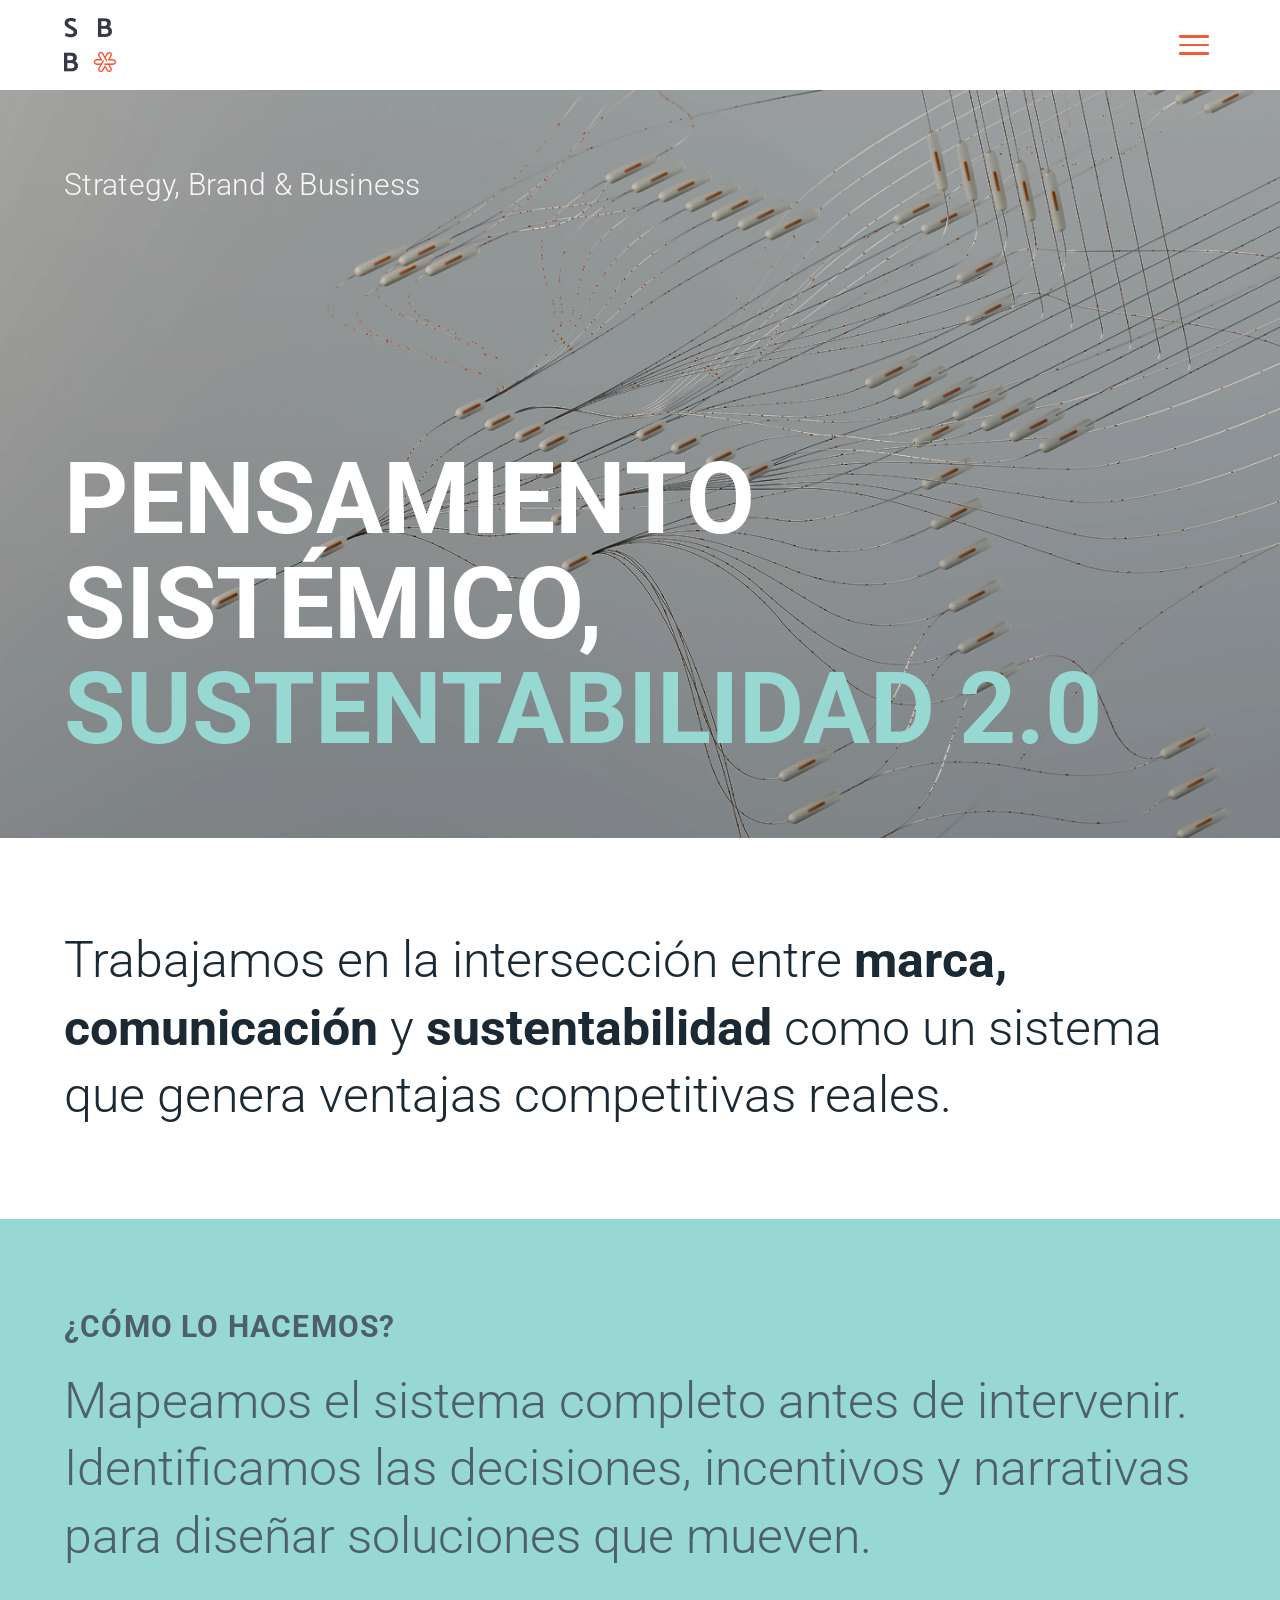
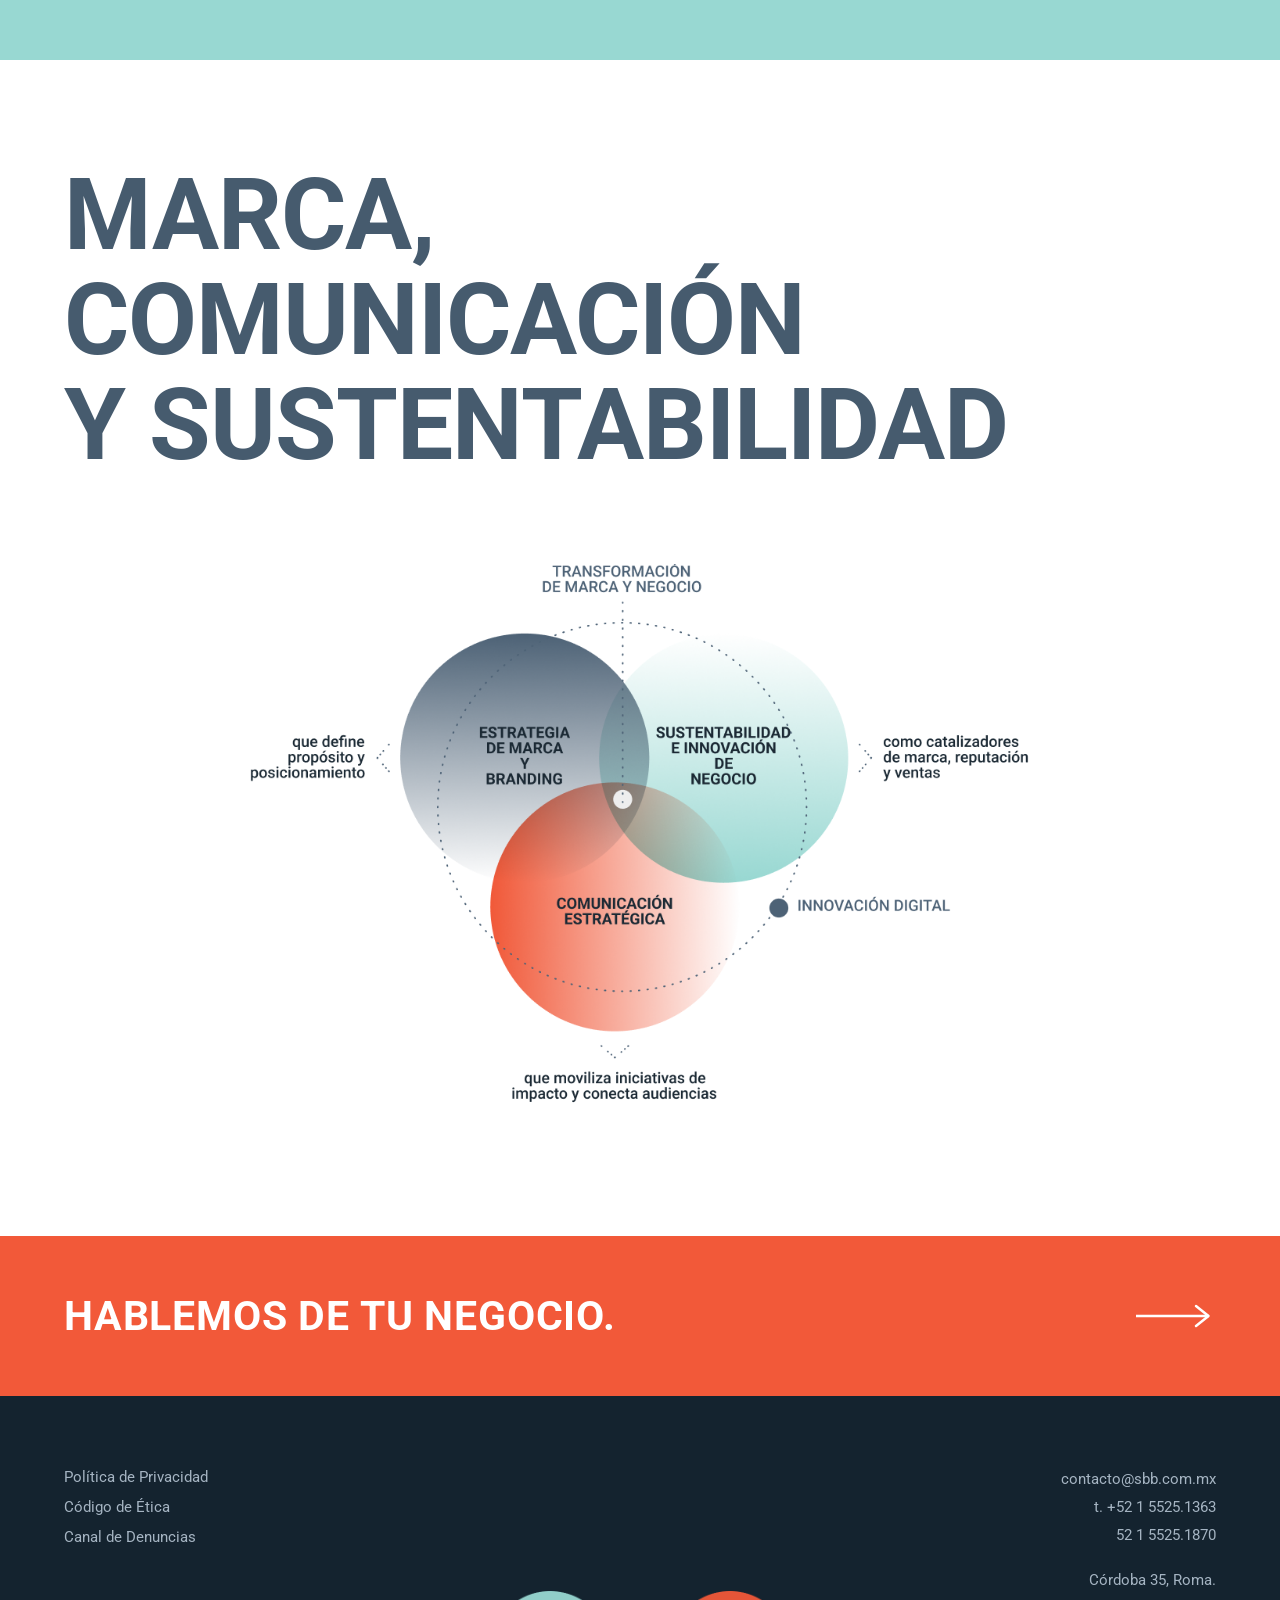
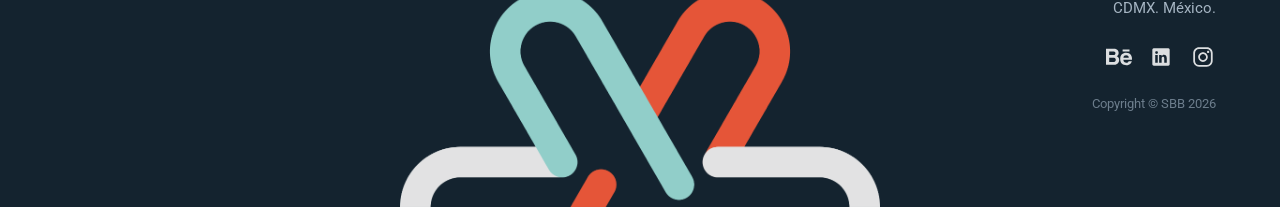
==== commit 8192217f: "Ajustes de arquitectura, paginas de inicio, servicios, proyectos, programación de nuevas paginas sus" ====
--- a/index.html
+++ b/index.html
@@ -17,7 +17,7 @@
 <body>
   <div class="app-container">
 
-    <!-- Mobile Header Bar (Visible on mobile/tablet) -->
+    <!-- Top Header Bar (All Viewports) -->
     <header class="mobile-header">
       <a href="index.html" class="brand-logo" aria-label="Inicio SBB">
         <img src="assets/00_Branding/SBB-2026-logo.png" alt="SBB Logo">
@@ -29,142 +29,68 @@
       </button>
     </header>
 
-    <!-- Mobile Navigation Drawer -->
-    <nav class="mobile-nav-drawer" id="mobileNavDrawer" aria-label="Navegación móvil">
+    <!-- Navigation Drawer (Deploys via Hamburger Icon) -->
+    <nav class="mobile-nav-drawer" id="mobileNavDrawer" aria-label="Navegación principal">
       <ul class="nav-menu">
         <li class="nav-item active"><a href="#hero" class="mobile-nav-link">Nosotros</a></li>
         <li class="nav-item"><a href="servicios.html" class="mobile-nav-link">Servicios</a></li>
         <li class="nav-item"><a href="proyectos.html" class="mobile-nav-link">Proyectos</a></li>
         <li class="nav-item"><a href="equipo.html" class="mobile-nav-link">Equipo</a></li>
+        <li class="nav-item"><a href="sustentabilidad.html" class="mobile-nav-link">Sustentabilidad</a></li>
       </ul>
     </nav>
 
-    <!-- Desktop Sidebar Navigation -->
-    <aside class="sidebar" aria-label="Navegación principal">
-      <a href="index.html" class="brand-logo" aria-label="Inicio SBB">
-        <img src="assets/00_Branding/SBB-2026-logo.png" alt="SBB Logo">
-      </a>
-      <nav>
-        <ul class="nav-menu">
-          <li class="nav-item active"><a href="#hero">Nosotros</a></li>
-          <li class="nav-item"><a href="servicios.html">Servicios</a></li>
-          <li class="nav-item"><a href="proyectos.html">Proyectos</a></li>
-          <li class="nav-item"><a href="equipo.html">Equipo</a></li>
-        </ul>
-      </nav>
-    </aside>
-
     <!-- Main Content Stream -->
     <main class="main-content">
 
       <!-- Section 1: Hero -->
       <section class="hero-section" id="hero">
-        <div class="hero-content">
-          <p class="hero-tagline reveal-on-scroll">Sustainability, Brand & Business</p>
-          <h1 class="hero-title reveal-on-scroll delay-1">
-            <span class="hero-title-main">PENSAMIENTO<br>SISTÉMICO,</span>
-            <span class="hero-title-highlight">SOSTENIBILIDAD 2.0</span>
-          </h1>
-          <p class="hero-description reveal-on-scroll delay-2">
-            Trabajamos en la intersección de Marca, Sostenibilidad 2.0 e Innovación, como un solo sistema que genera
-            ventajas competitivas reales.
+        <!-- Banner Image with Overlay Content -->
+        <div class="hero-banner-container">
+          <img src="assets/01_Inicio/Banner-inicio.png" alt="Pensamiento Sistémico, Sustentabilidad 2.0"
+            class="hero-banner-img">
+          <div class="hero-content">
+            <p class="hero-tagline reveal-on-scroll">Strategy, Brand &amp; Business</p>
+            <h1 class="hero-title reveal-on-scroll delay-1">
+              <span class="hero-title-main">PENSAMIENTO<br>SISTÉMICO,</span>
+              <span class="hero-title-highlight">SUSTENTABILIDAD 2.0</span>
+            </h1>
+          </div>
+        </div>
+
+        <!-- Statement under banner -->
+        <div class="hero-statement reveal-on-scroll delay-2">
+          <p class="hero-statement-text">
+            Trabajamos en la intersección entre <strong>marca,</strong>
+            <strong>comunicación</strong> y <strong>sustentabilidad</strong> como un
+            sistema que genera ventajas competitivas reales.
           </p>
         </div>
-
-        <!-- Banner Image -->
-        <div class="hero-banner-container reveal-on-scroll delay-2">
-          <img src="assets/01_Inicio/Banner-inicio.png" alt="Pensamiento Sistémico, Sostenibilidad 2.0"
-            class="hero-banner-img">
-        </div>
-
-        <!-- Statement under banner -->
-        <div class="hero-statement reveal-on-scroll delay-3">
-          <p class="hero-statement-text">
-            Conectamos estrategia, narrativa y comunicación para hacer de la sostenibilidad un motor de innovación y
-            valor de marca
-          </p>
-        </div>
       </section>
 
-      <!-- Section 2: ¿Cómo lo Hacemos? + Tres Ámbitos -->
+      <!-- Section 2: ¿Cómo lo Hacemos? + Marca, Comunicación y Sustentabilidad -->
       <section class="como-section" id="como-lo-hacemos">
         <!-- Mint Section Bar -->
         <div class="section-bar section-bar-mint">
-          <h2>¿CÓMO LO HACEMOS?</h2>
-          <p class="section-bar-text">
-            Mapeamos el sistema completo antes de intervenir. Identificamos las palancas — decisiones, incentivos,
-            narrativas — y desde ahí diseñamos soluciones que se mueven.
+          <h2 class="reveal-on-scroll">¿CÓMO LO HACEMOS?</h2>
+          <p class="section-bar-text reveal-on-scroll delay-1">
+            Mapeamos el sistema completo antes de intervenir. Identificamos las decisiones,
+            incentivos y narrativas para diseñar soluciones que mueven.
           </p>
         </div>
 
         <!-- Ambitos Content -->
         <div class="ambitos-content">
           <h2 class="ambitos-title reveal-on-scroll">
-            TRES ÁMBITOS,<br>
-            UN SOLO SISTEMA<br>
-            PARA GENERAR VALOR.
+            MARCA,<br>
+            COMUNICACIÓN<br>
+            Y SUSTENTABILIDAD
           </h2>
 
           <div class="sistema-diagram-wrapper reveal-on-scroll delay-1">
             <img src="assets/01_Inicio/sbb-sistema.png"
-              alt="Diagrama Tres Ámbitos: Estrategia de Marca y Branding, Sustentabilidad e Innovación de Negocio, Comunicación Estratégica"
+              alt="Diagrama: Estrategia de Marca y Branding, Sustentabilidad e Innovación de Negocio, Comunicación Estratégica"
               class="sistema-diagram-img">
-          </div>
-        </div>
-      </section>
-
-      <!-- Section 3: Transformación de Marca y Negocios (3 Cards) -->
-      <section class="transformacion-wrapper" id="transformacion">
-        <!-- Slate Blue Section Bar -->
-        <div class="section-bar section-bar-slate">
-          <h2>TRANSFORMACIÓN DE MARCA Y NEGOCIOS</h2>
-        </div>
-
-        <!-- Cards Section -->
-        <div class="transformacion-section">
-          <div class="transformacion-cards-grid">
-            <!-- Card 1 -->
-            <article class="pillar-card reveal-on-scroll delay-1">
-              <div class="pillar-card-content">
-                <h3 class="pillar-card-title">Valor Transformador.</h3>
-                <p class="pillar-card-desc">
-                  Redefinimos el propósito y el modelo de negocio para que la transformación sea la dirección permanente
-                  de la organización.
-                </p>
-              </div>
-              <div class="pillar-card-img-wrapper">
-                <img src="assets/01_Inicio/valor-transformador.png" alt="Valor Transformador" loading="lazy">
-              </div>
-            </article>
-
-            <!-- Card 2 -->
-            <article class="pillar-card reveal-on-scroll delay-2">
-              <div class="pillar-card-content">
-                <h3 class="pillar-card-title">Impacto Sistémico.</h3>
-                <p class="pillar-card-desc">
-                  Intervenimos en los puntos donde marca, reputación, cultura y resultado financiero se tocan, para que
-                  cada decisión mueva el sistema completo.
-                </p>
-              </div>
-              <div class="pillar-card-img-wrapper">
-                <img src="assets/01_Inicio/impacto-sistemico.png" alt="Impacto Sistémico" loading="lazy">
-              </div>
-            </article>
-
-            <!-- Card 3 -->
-            <article class="pillar-card reveal-on-scroll delay-3">
-              <div class="pillar-card-content">
-                <h3 class="pillar-card-title">Transformación con propósito</h3>
-                <p class="pillar-card-desc">
-                  Acompañamos a las organizaciones a entender que crecer y trascender son el mismo objetivo bien
-                  conectado.
-                </p>
-              </div>
-              <div class="pillar-card-img-wrapper">
-                <img src="assets/01_Inicio/transformacion-con-proposito.png" alt="Transformación con propósito"
-                  loading="lazy">
-              </div>
-            </article>
           </div>
         </div>
       </section>
--- a/css/styles.css
+++ b/css/styles.css
@@ -8,8 +8,8 @@
   /* Color Palette */
   --color-bg: #FFFFFF;
   --color-sidebar: #FFFFFF;
-  --color-terracotta: #D94627;
-  --color-terracotta-hover: #F25939;
+  --color-terracotta: #F25939;
+  --color-terracotta-hover: #D94627;
   --color-mint-bar: #98D8D2;
   --color-slate-section: #465B6E;
   --color-text-main: #1B2934;
@@ -24,9 +24,12 @@
   --font-primary: 'Roboto', -apple-system, BlinkMacSystemFont, 'Segoe UI', sans-serif;
 
   /* Layout Dimensions */
-  --sidebar-width: 120px;
-  --container-max: 1280px;
+  --sidebar-width: 0px;
+  --header-height: 90px;
+  --container-max: 1440px;
+  --text-block-max: 1200px;
   --content-padding-x: clamp(2.5rem, 5vw, 5rem);
+  --body-padding-x: clamp(2rem, 5vw, 5rem);
   --transition-fast: 0.25s cubic-bezier(0.16, 1, 0.3, 1);
   --transition-smooth: 0.4s cubic-bezier(0.16, 1, 0.3, 1);
 }
@@ -66,125 +69,70 @@
 }
 
 /* ==========================================================================
-   Sidebar Navigation (Desktop)
+   Sidebar Navigation (Hidden - Replaced by Top Header Bar)
    ========================================================================== */
 .sidebar {
-  width: var(--sidebar-width);
-  max-width: var(--sidebar-width);
-  position: fixed;
-  top: 0;
-  left: 0;
-  bottom: 0;
-  background-color: #FFFFFF;
-  padding: 4rem 0;
-  padding-left: 5rem;
-  display: flex;
-  flex-direction: column;
-  z-index: 100;
-  border-right: none;
-}
-
-.sidebar .brand-logo {
-  margin-bottom: 5rem;
-  display: flex;
-  justify-content: center;
-  align-items: center;
-  width: 100%;
-}
-
-.sidebar .brand-logo img {
-  width: 82px;
-  height: auto;
-  display: block;
-  transition: transform var(--transition-fast);
-}
-
-.sidebar .brand-logo:hover img {
-  transform: scale(1.03);
-}
-
-.sidebar .nav-menu {
-  list-style: none;
-  display: flex;
-  flex-direction: column;
-  gap: 1rem;
-  align-items: flex-end;
-  text-align: right;
-  width: 100%;
-  padding-right: 0;
-}
-
-.sidebar .nav-item {
-  width: 100%;
-  text-align: right;
-}
-
-.sidebar .nav-item a {
-  text-decoration: none;
-  color: #6C7D8C;
-  font-size: 1.14rem;
-  font-weight: 500;
-  letter-spacing: -0.01em;
-  transition: color var(--transition-fast), transform var(--transition-fast);
-  display: inline-block;
-  position: relative;
-  white-space: nowrap;
-}
-
-.sidebar .nav-item a:hover {
-  color: var(--color-text-main);
-  transform: translateX(-3px);
-}
-
-.sidebar .nav-item.active a {
-  color: var(--color-text-main);
-  font-weight: 700;
-}
-
-/* Mobile Header Bar (Hidden on Desktop) */
+  display: none !important;
+}
+
+/* ==========================================================================
+   Top Header Bar & Hamburger Navigation Drawer (All Viewports)
+   ========================================================================== */
 .mobile-header {
-  display: none;
+  display: flex;
   position: fixed;
   top: 0;
   left: 0;
   right: 0;
-  height: 70px;
-  background-color: rgba(255, 255, 255, 0.96);
-  backdrop-filter: blur(10px);
+  height: var(--header-height);
+  background-color: #FFFFFF;
   z-index: 1000;
-  padding: 0 1.5rem;
+  padding: 0 max(var(--content-padding-x), calc((100% - var(--container-max)) / 2 + var(--content-padding-x)));
   align-items: center;
   justify-content: space-between;
-  border-bottom: 1px solid rgba(0, 0, 0, 0.08);
+}
+
+.mobile-header .brand-logo {
+  display: flex;
+  align-items: center;
 }
 
 .mobile-header .brand-logo img {
-  width: 50px;
+  width: 52px;
+  height: auto;
   margin-bottom: 0;
+  display: block;
+  transition: transform var(--transition-fast);
+}
+
+.mobile-header .brand-logo:hover img {
+  transform: scale(1.03);
 }
 
 .mobile-menu-toggle {
   background: none;
   border: none;
   cursor: pointer;
-  width: 40px;
-  height: 40px;
+  width: 44px;
+  height: 44px;
   display: flex;
   flex-direction: column;
   justify-content: center;
   align-items: center;
-  gap: 5px;
+  gap: 6px;
+  padding: 0;
 }
 
 .mobile-menu-toggle span {
-  width: 24px;
-  height: 2px;
-  background-color: var(--color-text-main);
+  width: 30px;
+  height: 2.5px;
+  background-color: var(--color-terracotta);
+  border-radius: 1px;
   transition: transform 0.3s ease, opacity 0.3s ease;
 }
 
 .mobile-menu-toggle.is-active span:nth-child(1) {
-  transform: translateY(7px) rotate(45deg);
+  transform: translateY(8.5px) rotate(45deg);
 }
 
 .mobile-menu-toggle.is-active span:nth-child(2) {
@@ -192,16 +140,68 @@
 }
 
 .mobile-menu-toggle.is-active span:nth-child(3) {
-  transform: translateY(-7px) rotate(-45deg);
+  transform: translateY(-8.5px) rotate(-45deg);
+}
+
+.mobile-nav-drawer {
+  position: fixed;
+  top: var(--header-height);
+  left: 0;
+  right: 0;
+  background-color: #FFFFFF;
+  padding: 2.25rem max(var(--content-padding-x), calc((100% - var(--container-max)) / 2 + var(--content-padding-x)));
+  border-bottom: 2px solid var(--color-terracotta);
+  transform: translateY(-100%);
+  opacity: 0;
+  visibility: hidden;
+  pointer-events: none;
+  transition: transform 0.35s ease, opacity 0.35s ease, visibility 0.35s ease;
+  z-index: 999;
+  box-shadow: 0 12px 30px rgba(0, 0, 0, 0.08);
+}
+
+.mobile-nav-drawer.is-active {
+  transform: translateY(0);
+  opacity: 1;
+  visibility: visible;
+  pointer-events: auto;
+}
+
+.mobile-nav-drawer .nav-menu {
+  list-style: none;
+  display: flex;
+  flex-direction: column;
+  align-items: flex-end;
+  gap: 1.25rem;
+}
+
+.mobile-nav-drawer .mobile-nav-link {
+  text-decoration: none;
+  font-size: 1.2rem;
+  font-weight: 500;
+  color: var(--color-text-subtle);
+  display: inline-block;
+  transition: color var(--transition-fast), transform var(--transition-fast);
+}
+
+.mobile-nav-drawer .mobile-nav-link:hover {
+  color: var(--color-terracotta);
+  transform: translateX(-3px);
+}
+
+.mobile-nav-drawer .nav-item.active .mobile-nav-link {
+  color: var(--color-terracotta);
+  font-weight: 700;
 }
 
 /* ==========================================================================
    Main Content Layout
    ========================================================================== */
 .main-content {
-  margin-left: var(--sidebar-width);
+  margin-left: 0;
+  margin-top: var(--header-height);
   flex: 1;
-  width: calc(100% - var(--sidebar-width));
+  width: 100%;
   display: flex;
   flex-direction: column;
   background-color: #FFFFFF;
@@ -216,91 +216,106 @@
   position: relative;
   display: flex;
   flex-direction: column;
+  width: 100%;
+}
+
+.hero-banner-container {
+  position: relative;
+  width: 100%;
+  margin-bottom: 0;
+  overflow: hidden;
+  background-color: #9DA3A8;
+}
+
+.hero-banner-img {
+  width: 100%;
+  height: auto;
+  min-height: 460px;
+  display: block;
+  object-fit: cover;
+  object-position: center;
+  transition: transform var(--transition-smooth);
+}
+
+.hero-banner-container:hover .hero-banner-img {
+  transform: scale(1.01);
 }
 
 .hero-content {
-  position: relative;
-  width: 100%;
+  position: absolute;
+  inset: 0;
+  width: 100%;
+  height: 100%;
+  display: flex;
+  flex-direction: column;
+  justify-content: space-between;
+  align-items: center;
   text-align: left;
-  padding-top: 3.5rem;
-  padding-left: 5rem;
-  padding-right: var(--content-padding-x);
-  background-color: #EEEEEE;
+  padding: clamp(2.5rem, 6vw, 5.5rem) var(--body-padding-x);
+  background: linear-gradient(180deg, rgba(0, 0, 0, 0.08) 0%, rgba(0, 0, 0, 0.14) 100%);
+  z-index: 2;
 }
 
 .hero-tagline {
-  color: var(--color-terracotta);
-  font-size: 1.875rem;
-  font-weight: 400;
-  margin-bottom: 4rem;
+  width: 100%;
+  max-width: var(--text-block-max);
+  color: rgba(255, 255, 255, 0.92);
+  font-size: 30px;
+  font-weight: 300;
+  margin: 0 auto;
+  letter-spacing: 0.01em;
+  text-align: left;
+}
+
+.hero-title {
+  width: 100%;
+  max-width: var(--text-block-max);
+  line-height: 1.05;
   letter-spacing: -0.01em;
+  margin: 0 auto;
   text-align: left;
 }
 
-.hero-title {
-  line-height: 1.05;
-  letter-spacing: -0.02em;
-  margin-bottom: 2.25rem;
-  text-align: left;
-}
-
 .hero-title .hero-title-main {
-  font-size: clamp(3.6rem, 7.2vw, 6.3rem);
-  font-weight: 800;
+  font-size: 100px;
+  font-weight: 700;
+  color: #FFFFFF;
+  display: block;
+  text-transform: uppercase;
+}
+
+.hero-title .hero-title-highlight {
+  font-size: 100px;
+  font-weight: 700;
+  color: var(--color-mint-bar);
+  display: block;
+  text-transform: uppercase;
+}
+
+.hero-statement {
+  width: 100%;
+  background-color: #FFFFFF;
+  min-height: clamp(240px, 28vw, 360px);
+  padding: clamp(4rem, 7vw, 6rem) var(--body-padding-x);
+  display: flex;
+  flex-direction: column;
+  justify-content: center;
+  align-items: center;
+}
+
+.hero-statement-text {
+  width: 100%;
+  max-width: var(--text-block-max);
+  font-size: 50px;
+  line-height: 1.35;
   color: var(--color-text-main);
-  display: block;
-}
-
-.hero-title .hero-title-highlight {
-  font-size: clamp(3.6rem, 7.2vw, 6.3rem);
-  font-weight: 800;
-  color: var(--color-terracotta);
-  display: block;
-}
-
-.hero-description {
-  font-size: clamp(1.7rem, 2.25vw, 2.05rem);
-  line-height: 1.55;
-  color: var(--color-text-subtle);
-  max-width: 734px;
   font-weight: 300;
   text-align: left;
-  margin-bottom: 7rem;
-}
-
-.hero-banner-container {
-  width: 100%;
-  margin-bottom: 0;
-  overflow: hidden;
-}
-
-.hero-banner-img {
-  width: 100%;
-  height: auto;
-  display: block;
-  object-fit: cover;
-  transition: transform var(--transition-smooth);
-}
-
-.hero-banner-container:hover .hero-banner-img {
-  transform: scale(1.01);
-}
-
-.hero-statement {
-  width: 100%;
-  background-color: #EEEEEE;
-  padding: 4.5rem 0;
-}
-
-.hero-statement-text {
-  font-size: 50px;
-  line-height: 1.35;
-  color: #2B3A48;
-  max-width: 1300px;
-  font-weight: 300;
-  text-align: left;
-  padding-left: 5rem;
-  padding-right: var(--content-padding-x);
+  margin: 0 auto;
+}
+
+.hero-statement-text strong {
+  font-weight: 700;
 }
 
 /* ==========================================================================
@@ -308,39 +323,45 @@
    ========================================================================== */
 .section-bar {
   width: 100%;
-  padding: 1.6rem var(--content-padding-x);
+  padding: 1.6rem var(--body-padding-x);
   display: flex;
   align-items: center;
 }
 
 .section-bar-mint {
+  width: 100%;
   background-color: var(--color-mint-bar);
-  padding: 3.5rem var(--content-padding-x);
-  display: flex;
-  align-items: flex-start;
-  gap: 4.5rem;
+  min-height: clamp(280px, 32vw, 420px);
+  padding: clamp(4rem, 7vw, 6rem) var(--body-padding-x);
+  display: flex;
+  flex-direction: column;
+  justify-content: center;
+  align-items: center;
+  gap: 1.5rem;
 }
 
 .section-bar-mint h2 {
+  width: 100%;
+  max-width: var(--text-block-max);
   color: var(--color-text-subtle);
-  font-size: 1.15rem;
+  font-size: 30px;
   font-weight: 700;
   text-transform: uppercase;
-  letter-spacing: 0.06em;
-  margin: 0;
-  flex-shrink: 0;
-  white-space: nowrap;
-  padding-top: 0.25rem;
+  letter-spacing: 0.04em;
+  margin: 0 auto;
+  text-align: left;
 }
 
 .section-bar-mint .section-bar-text {
+  width: 100%;
+  max-width: var(--text-block-max);
   font-family: var(--font-primary);
-  font-weight: 400;
-  font-size: 36px;
-  line-height: 1.45;
+  font-weight: 300;
+  font-size: 50px;
+  line-height: 1.35;
   color: var(--color-text-subtle);
-  max-width: 800px;
-  margin: 0;
+  margin: 0 auto;
+  text-align: left;
 }
 
 .section-bar-slate {
@@ -357,25 +378,36 @@
 }
 
 /* ==========================================================================
-   Section 2: ¿Cómo lo Hacemos? + Tres Ámbitos
+   Section 2: ¿Cómo lo Hacemos? + Marca, Comunicación y Sustentabilidad
    ========================================================================== */
 .como-section {
+  width: 100%;
   background-color: #FFFFFF;
 }
 
 .ambitos-content {
-  padding: 4.5rem var(--content-padding-x) 5.5rem var(--content-padding-x);
-  background-color: #EEEEEE;
+  width: 100%;
+  max-width: var(--container-max);
+  margin: 0 auto;
+  padding: clamp(4.5rem, 8vw, 7rem) var(--body-padding-x) clamp(5rem, 9vw, 8rem) var(--body-padding-x);
+  background-color: #FFFFFF;
+  display: flex;
+  flex-direction: column;
+  justify-content: center;
+  align-items: center;
 }
 
 .ambitos-title {
-  font-size: 80px;
-  font-weight: 800;
-  line-height: 1.08;
-  letter-spacing: -0.02em;
-  color: var(--color-text-subtle);
-  margin-bottom: 3.5rem;
+  width: 100%;
+  max-width: var(--text-block-max);
+  font-size: 100px;
+  font-weight: 700;
+  line-height: 1.05;
+  letter-spacing: -0.01em;
+  color: var(--color-slate-section);
+  margin: 0 auto clamp(3rem, 5.5vw, 4.5rem) auto;
   text-transform: uppercase;
+  text-align: left;
 }
 
 .sistema-diagram-wrapper {
@@ -383,16 +415,17 @@
   justify-content: center;
   align-items: center;
   width: 100%;
+  max-width: var(--text-block-max);
+  margin: 0 auto;
   padding: 1rem 0;
 }
 
 .sistema-diagram-img {
   width: 100%;
-  max-width: 800px;
+  max-width: 780px;
   height: auto;
   display: block;
   transition: transform 0.4s ease;
-  filter: drop-shadow(0 15px 30px rgba(0, 0, 0, 0.03));
 }
 
 .sistema-diagram-wrapper:hover .sistema-diagram-img {
@@ -407,7 +440,7 @@
 }
 
 .transformacion-section {
-  padding: 3rem var(--content-padding-x) 5.5rem var(--content-padding-x);
+  padding: 3rem 160px 5.5rem 160px;
   background-color: var(--color-slate-section);
 }
 
@@ -481,15 +514,24 @@
    Section 4: Call to Action Banner
    ========================================================================== */
 .cta-section {
+  width: 100%;
   padding: 0;
   background-color: var(--color-terracotta);
+  transition: background-color var(--transition-fast);
+}
+
+.cta-section:hover {
+  background-color: var(--color-terracotta-hover);
 }
 
 .cta-banner {
   display: flex;
   justify-content: space-between;
   align-items: center;
+  max-width: var(--container-max);
+  margin: 0 auto;
   padding: 3.5rem var(--content-padding-x);
+  background-color: transparent;
   color: #FFFFFF;
   text-decoration: none;
   cursor: pointer;
@@ -498,7 +540,7 @@
 }
 
 .cta-banner:hover {
-  background-color: var(--color-terracotta-hover);
+  background-color: transparent;
 }
 
 .cta-title {
@@ -534,8 +576,7 @@
 .footer-section {
   background-color: var(--color-footer-bg);
   color: var(--color-footer-text);
-  padding: 4.5rem var(--content-padding-x) 1.5rem var(--content-padding-x);
-  padding-bottom: 0rem;
+  padding: 4.5rem var(--content-padding-x) 0rem var(--content-padding-x);
   position: relative;
   overflow: hidden;
   width: 100%;
@@ -546,9 +587,10 @@
   justify-content: space-between;
   align-items: flex-start;
   width: 100%;
+  max-width: var(--container-max);
+  margin: 0 auto;
   position: relative;
   z-index: 2;
-  margin-bottom: 0;
 }
 
 .footer-col-left {
@@ -830,125 +872,67 @@
 @media (max-width: 1200px) {
   :root {
     --sidebar-width: 0px;
+    --header-height: 75px;
     --content-padding-x: 2.5rem;
-  }
-
-  .sidebar {
-    display: none;
-  }
-
-  .mobile-header {
-    display: flex;
-  }
-
-  .mobile-nav-drawer {
-    position: fixed;
-    top: 70px;
-    left: 0;
-    right: 0;
-    background-color: #FFFFFF;
-    padding: 2rem 1.5rem;
-    border-bottom: 2px solid var(--color-terracotta);
-    transform: translateY(-100%);
-    opacity: 0;
-    visibility: hidden;
-    transition: transform 0.35s ease, opacity 0.35s ease, visibility 0.35s ease;
-    z-index: 999;
-    box-shadow: 0 10px 30px rgba(0, 0, 0, 0.1);
-  }
-
-  .mobile-nav-drawer.is-active {
-    transform: translateY(0);
-    opacity: 1;
-    visibility: visible;
-  }
-
-  .mobile-nav-drawer .nav-menu {
-    list-style: none;
-    display: flex;
-    flex-direction: column;
-    gap: 1.25rem;
-  }
-
-  .mobile-nav-drawer .mobile-nav-link {
-    text-decoration: none;
-    font-size: 1.15rem;
-    font-weight: 600;
-    color: var(--color-text-main);
-    display: block;
-  }
-
-  .mobile-nav-drawer .nav-item.active .mobile-nav-link {
-    color: var(--color-terracotta);
+    --body-padding-x: clamp(2.5rem, 8vw, 6rem);
   }
 
   .main-content {
     margin-left: 0;
     width: 100%;
-    margin-top: 70px;
-  }
-
-  .hero-content {
-    padding-top: 80px;
-    padding-left: 0;
-  }
-
-  .hero-tagline {
-    font-size: 1.25rem;
-    margin-bottom: 1.5rem;
+    margin-top: var(--header-height);
+  }
+
+  .hero-tagline,
+  .section-bar-mint h2 {
+    font-size: clamp(1.35rem, 2.2vw, 30px);
   }
 
   .hero-title .hero-title-main,
-  .hero-title .hero-title-highlight {
-    font-size: clamp(2.2rem, 5.5vw, 3.8rem);
-  }
-
-  .hero-description {
-    font-size: 1.25rem;
-    max-width: 100%;
-    margin-bottom: 2.5rem;
-  }
-
-  .hero-statement {
-    padding: 3rem 0;
-  }
-
-  .hero-statement-text {
-    font-size: clamp(1.35rem, 2.2vw, 1.85rem);
-    padding-left: var(--content-padding-x);
-  }
-
-  .transformacion-cards-grid {
-    grid-template-columns: repeat(2, 1fr);
+  .hero-title .hero-title-highlight,
+  .ambitos-title {
+    font-size: clamp(3rem, 7vw, 100px);
+  }
+
+  .hero-statement-text,
+  .section-bar-mint .section-bar-text {
+    font-size: clamp(1.85rem, 3.6vw, 50px);
   }
 }
 
 @media (max-width: 860px) {
   :root {
+    --header-height: 70px;
     --content-padding-x: 1.75rem;
-  }
-
-  .section-bar-mint {
-    flex-direction: column;
-    gap: 1.25rem;
-    padding: 2.5rem var(--content-padding-x);
-  }
-
+    --body-padding-x: 2rem;
+  }
+
+  .mobile-header {
+    padding: 0 1.75rem;
+  }
+
+  .mobile-nav-drawer {
+    padding: 2rem 1.75rem;
+  }
+
+  .hero-banner-img {
+    min-height: 360px;
+  }
+
+  .hero-tagline,
   .section-bar-mint h2 {
-    padding-top: 0;
-  }
-
+    font-size: 1.25rem;
+  }
+
+  .hero-title .hero-title-main,
+  .hero-title .hero-title-highlight,
+  .ambitos-title {
+    font-size: clamp(2.2rem, 6.5vw, 3.5rem);
+  }
+
+  .hero-statement-text,
   .section-bar-mint .section-bar-text {
-    font-size: 1.2rem;
-  }
-
-  .ambitos-title {
-    font-size: 3rem;
-  }
-
-  .transformacion-cards-grid {
-    grid-template-columns: 1fr;
-    gap: 2rem;
+    font-size: clamp(1.45rem, 3.5vw, 2.1rem);
   }
 
   .footer-grid {
@@ -971,38 +955,33 @@
 }
 
 @media (max-width: 600px) {
-  .section-bar-mint .section-bar-text {
+  :root {
+    --body-padding-x: 1.5rem;
+  }
+
+  .hero-banner-img {
+    min-height: 300px;
+  }
+
+  .hero-tagline,
+  .section-bar-mint h2 {
     font-size: 1.05rem;
-  }
-
-  .hero-tagline {
-    font-size: 1.05rem;
-    margin-bottom: 1.25rem;
   }
 
   .hero-title .hero-title-main,
   .hero-title .hero-title-highlight {
-    font-size: clamp(1.8rem, 8vw, 2.4rem);
-  }
-
-  .hero-description {
-    font-size: 1.05rem;
-    margin-bottom: 2rem;
-  }
-
-  .hero-statement-text {
+    font-size: clamp(1.65rem, 7.5vw, 2.2rem);
+  }
+
+  .hero-statement-text,
+  .section-bar-mint .section-bar-text {
     font-size: 1.25rem;
   }
 
   .ambitos-title {
-    font-size: 3rem;
+    font-size: 2rem;
     line-height: 1.1;
     margin-bottom: 2rem;
-  }
-
-  .pillar-card-content {
-    min-height: auto;
-    padding: 1.75rem 1.25rem;
   }
 
   .modal-card {
@@ -1038,38 +1017,26 @@
   width: 100%;
   background-color: #EEEEEE;
   padding: 0;
-  display: flex;
-  flex-direction: column;
-}
-
-.servicios-hero-header {
-  padding-top: 3.5rem;
-  padding-left: 5rem;
-  padding-right: var(--content-padding-x);
-  margin-bottom: 3.5rem;
-}
-
-.servicios-hero-title {
-  font-size: clamp(3.6rem, 7.2vw, 5.8rem);
-  font-weight: 900;
-  line-height: 1.05;
-  letter-spacing: -0.02em;
-  color: var(--color-text-main);
-  text-transform: uppercase;
-  margin-bottom: 0;
+  position: relative;
+  display: flex;
+  flex-direction: column;
 }
 
 .servicios-banner-container {
+  position: relative;
   width: 100%;
   margin-bottom: 0;
   overflow: hidden;
+  background-color: #54593F;
 }
 
 .servicios-banner-img {
   width: 100%;
   height: auto;
+  min-height: 460px;
   display: block;
   object-fit: cover;
+  object-position: center;
   transition: transform var(--transition-smooth);
 }
 
@@ -1077,6 +1044,34 @@
   transform: scale(1.01);
 }
 
+.servicios-hero-header {
+  position: absolute;
+  inset: 0;
+  width: 100%;
+  height: 100%;
+  display: flex;
+  flex-direction: column;
+  justify-content: space-between;
+  align-items: center;
+  text-align: left;
+  padding: clamp(2.5rem, 6vw, 5.5rem) var(--body-padding-x);
+  background: linear-gradient(180deg, rgba(0, 0, 0, 0.08) 0%, rgba(0, 0, 0, 0.18) 100%);
+  z-index: 2;
+}
+
+.servicios-hero-title {
+  width: 100%;
+  max-width: var(--text-block-max);
+  font-size: 100px;
+  font-weight: 700;
+  line-height: 1.05;
+  letter-spacing: -0.01em;
+  color: #FFFFFF;
+  text-transform: uppercase;
+  margin: 0 auto;
+  text-align: left;
+}
+
 /* Service Block Container */
 .servicio-block {
   width: 100%;
@@ -1088,141 +1083,212 @@
 /* Service Intro Bar (Side-by-side category and statement) */
 .servicio-intro-bar {
   width: 100%;
-  padding: 4.5rem var(--content-padding-x);
+  min-height: clamp(240px, 26vw, 340px);
+  padding: clamp(4rem, 7vw, 6rem) var(--body-padding-x);
+  display: flex;
+  justify-content: center;
+  align-items: center;
+  background-color: #EEEEEE;
+}
+
+.servicio-intro-inner {
+  width: 100%;
+  max-width: var(--text-block-max);
+  margin: 0 auto;
   display: flex;
   align-items: flex-start;
-  gap: 4.5rem;
-  background-color: #EEEEEE;
+  gap: clamp(2rem, 4.5vw, 4.5rem);
 }
 
 .servicio-category-tag {
-  font-size: 1.15rem;
+  font-size: 18px;
   font-weight: 700;
   text-transform: uppercase;
-  letter-spacing: 0.06em;
+  letter-spacing: 0.04em;
   color: var(--color-text-subtle);
-  line-height: 1.35;
-  min-width: 200px;
+  line-height: 1.3;
+  min-width: 170px;
   flex-shrink: 0;
-  padding-top: 0.25rem;
+  padding-top: 0.65rem;
 }
 
 .servicio-intro-text {
   font-family: var(--font-primary);
-  font-size: clamp(1.4rem, 2.2vw, 1.85rem);
+  font-size: 50px;
   line-height: 1.35;
   color: var(--color-text-main);
-  max-width: 1000px;
   font-weight: 300;
+  margin: 0;
 }
 
 .servicio-intro-text strong {
   font-weight: 700;
 }
 
-/* Illustration Banner */
+/* Colored Band (Illustration + 3 Pillars on unified background) */
+.servicio-colored-band {
+  width: 100%;
+  display: flex;
+  flex-direction: column;
+  align-items: center;
+  padding: clamp(4.5rem, 7.5vw, 6.5rem) var(--body-padding-x) clamp(5rem, 8.5vw, 7rem) var(--body-padding-x);
+}
+
+.servicio-colored-band.terracotta {
+  background-color: var(--color-terracotta);
+}
+
+.servicio-colored-band.mint {
+  background-color: var(--color-mint-bar);
+}
+
+.servicio-colored-band.slate {
+  background-color: var(--color-footer-bg);
+}
+
+/* Illustration Container */
 .servicio-illustration-container {
   width: 100%;
-  overflow: hidden;
+  max-width: var(--text-block-max);
+  margin: 0 auto clamp(3.5rem, 6vw, 5.5rem) auto;
   display: flex;
   justify-content: center;
   align-items: center;
 }
 
-.servicio-illustration-container.terracotta {
-  background-color: var(--color-terracotta);
-}
-
-.servicio-illustration-container.mint {
-  background-color: var(--color-mint-bar);
-}
-
-.servicio-illustration-container.slate {
-  background-color: var(--color-text-main);
-}
-
 .servicio-illustration-img {
   width: 100%;
   height: auto;
-  max-height: none;
   display: block;
   object-fit: contain;
   transition: transform var(--transition-smooth);
 }
 
+.servicio-illustration-img.img-estrategia {
+  max-width: 860px;
+}
+
+.servicio-illustration-img.img-sustentabilidad {
+  max-width: 390px;
+}
+
+.servicio-illustration-img.img-comunicacion {
+  max-width: 350px;
+}
+
 .servicio-illustration-container:hover .servicio-illustration-img {
-  transform: scale(1.01);
-}
-
-/* Pillars Grid (3 Columns) */
+  transform: scale(1.015);
+}
+
+/* Pillars Grid (3 Columns inside Colored Band) */
 .servicio-pillars-grid {
   width: 100%;
+  max-width: var(--text-block-max);
+  margin: 0 auto;
   display: grid;
   grid-template-columns: repeat(3, 1fr);
-  padding: 4.5rem var(--content-padding-x) 5.5rem var(--content-padding-x);
-  background-color: #EEEEEE;
+  background-color: transparent;
   gap: 0;
 }
 
 .servicio-pillar-col {
-  padding: 0 3.5rem 0 0;
-  display: flex;
-  flex-direction: column;
-}
-
-.servicio-pillar-col:not(:first-child) {
-  padding-left: 3.5rem;
-}
-
-/* Vertical dividers with corresponding theme colors */
+  padding: 0.75rem 2.75rem;
+  display: flex;
+  flex-direction: column;
+}
+
+.servicio-pillar-col:first-child {
+  padding-left: 0;
+}
+
+.servicio-pillar-col:last-child {
+  padding-right: 0;
+}
+
+/* Vertical dividers and text colors per theme */
 .servicio-pillars-grid.theme-terracotta .servicio-pillar-col:not(:last-child) {
+  border-right: 1.5px solid rgba(255, 255, 255, 0.85);
+}
+
+.servicio-pillars-grid.theme-terracotta .servicio-pillar-title {
+  color: #FFFFFF;
+}
+
+.servicio-pillars-grid.theme-terracotta .servicio-pillar-desc {
+  color: rgba(255, 255, 255, 0.92);
+}
+
+.servicio-pillars-grid.theme-mint .servicio-pillar-col:not(:last-child) {
+  border-right: 1.5px solid var(--color-slate-section);
+}
+
+.servicio-pillars-grid.theme-mint .servicio-pillar-title {
+  color: var(--color-slate-section);
+}
+
+.servicio-pillars-grid.theme-mint .servicio-pillar-desc {
+  color: var(--color-text-subtle);
+}
+
+.servicio-pillars-grid.theme-slate .servicio-pillar-col:not(:last-child) {
   border-right: 1.5px solid var(--color-terracotta);
 }
 
-.servicio-pillars-grid.theme-mint .servicio-pillar-col:not(:last-child) {
-  border-right: 1.5px solid var(--color-mint-bar);
-}
-
-.servicio-pillars-grid.theme-slate .servicio-pillar-col:not(:last-child) {
-  border-right: 1.5px solid var(--color-text-main);
+.servicio-pillars-grid.theme-slate .servicio-pillar-title {
+  color: var(--color-terracotta);
+}
+
+.servicio-pillars-grid.theme-slate .servicio-pillar-desc {
+  color: rgba(255, 255, 255, 0.9);
 }
 
 .servicio-pillar-title {
-  font-size: 1.45rem;
-  font-weight: 700;
-  margin-bottom: 1.25rem;
+  font-size: 30px;
+  font-weight: 700;
+  line-height: 1.2;
+  margin-bottom: 1.5rem;
   letter-spacing: -0.01em;
-}
-
-.servicio-pillar-title.text-terracotta {
-  color: var(--color-terracotta);
-}
-
-.servicio-pillar-title.text-slate {
-  color: var(--color-text-main);
 }
 
 .servicio-pillar-desc {
   font-family: var(--font-primary);
-  font-size: 1.02rem;
-  line-height: 1.6;
+  font-size: 22px;
+  line-height: 1.45;
   font-weight: 300;
-  color: #384957;
-  max-width: 360px;
+  max-width: 340px;
 }
 
 /* Responsive adjustments for Servicios */
 @media (max-width: 1200px) {
-  .servicios-hero-header {
-    padding-left: var(--content-padding-x);
+  .servicios-hero-title {
+    font-size: clamp(3rem, 7vw, 100px);
+  }
+
+  .servicio-intro-text {
+    font-size: clamp(1.85rem, 3.6vw, 50px);
+  }
+
+  .servicio-pillar-title {
+    font-size: clamp(1.4rem, 2.2vw, 30px);
+  }
+
+  .servicio-pillar-desc {
+    font-size: clamp(1.05rem, 1.6vw, 22px);
   }
 }
 
 @media (max-width: 860px) {
-  .servicio-intro-bar {
+  .servicios-banner-img {
+    min-height: 360px;
+  }
+
+  .servicios-hero-title {
+    font-size: clamp(2.2rem, 6.5vw, 3.5rem);
+  }
+
+  .servicio-intro-inner {
     flex-direction: column;
     gap: 1.25rem;
-    padding: 3rem var(--content-padding-x);
   }
 
   .servicio-category-tag {
@@ -1231,51 +1297,57 @@
   }
 
   .servicio-intro-text {
-    font-size: 1.25rem;
+    font-size: clamp(1.45rem, 3.5vw, 2.1rem);
   }
 
   .servicio-pillars-grid {
     grid-template-columns: 1fr;
     gap: 2.5rem;
-    padding: 3.5rem var(--content-padding-x) 4.5rem var(--content-padding-x);
   }
 
   .servicio-pillar-col {
     padding: 0 0 2rem 0 !important;
   }
 
+  .servicio-pillar-desc {
+    max-width: 100%;
+  }
+
   .servicio-pillars-grid.theme-terracotta .servicio-pillar-col:not(:last-child) {
     border-right: none;
-    border-bottom: 1.5px solid var(--color-terracotta);
+    border-bottom: 1.5px solid rgba(255, 255, 255, 0.85);
   }
 
   .servicio-pillars-grid.theme-mint .servicio-pillar-col:not(:last-child) {
     border-right: none;
-    border-bottom: 1.5px solid var(--color-mint-bar);
+    border-bottom: 1.5px solid var(--color-slate-section);
   }
 
   .servicio-pillars-grid.theme-slate .servicio-pillar-col:not(:last-child) {
     border-right: none;
-    border-bottom: 1.5px solid var(--color-text-main);
+    border-bottom: 1.5px solid var(--color-terracotta);
   }
 }
 
 @media (max-width: 600px) {
-  .servicios-hero-header {
-    padding-top: 2.5rem;
-    margin-bottom: 2rem;
+  .servicios-banner-img {
+    min-height: 300px;
   }
 
   .servicios-hero-title {
-    font-size: clamp(2.2rem, 8vw, 3.2rem);
+    font-size: clamp(1.65rem, 7.5vw, 2.2rem);
   }
 
   .servicio-intro-text {
-    font-size: 1.1rem;
+    font-size: 1.25rem;
   }
 
   .servicio-pillar-title {
-    font-size: 1.25rem;
+    font-size: 1.35rem;
+  }
+
+  .servicio-pillar-desc {
+    font-size: 1rem;
   }
 }
 
@@ -1283,7 +1355,7 @@
    Proyectos Page Specific Styles (Version 2026)
    ========================================================================== */
 .proyectos-page {
-  background-color: #FFFFFF;
+  background-color: #EEEEEE;
 }
 
 .proyectos-page .sidebar {
@@ -1299,40 +1371,76 @@
   width: 100%;
   background-color: #EEEEEE;
   padding: 0;
-  display: flex;
-  flex-direction: column;
+  position: relative;
+  display: flex;
+  flex-direction: column;
+}
+
+.proyectos-banner-container {
+  position: relative;
+  width: 100%;
+  margin-bottom: 0;
+  overflow: hidden;
+  background-color: #16444B;
+}
+
+.proyectos-banner-img {
+  width: 100%;
+  height: auto;
+  min-height: 460px;
+  display: block;
+  object-fit: cover;
+  object-position: center;
+  transition: transform var(--transition-smooth);
+}
+
+.proyectos-banner-container:hover .proyectos-banner-img {
+  transform: scale(1.01);
 }
 
 .proyectos-hero-header {
-  padding-top: 3.5rem;
-  padding-left: 5rem;
-  padding-right: var(--content-padding-x);
-  margin-bottom: 3.5rem;
+  position: absolute;
+  inset: 0;
+  width: 100%;
+  height: 100%;
+  display: flex;
+  flex-direction: column;
+  justify-content: space-between;
+  align-items: center;
+  text-align: left;
+  padding: clamp(2.5rem, 6vw, 5.5rem) var(--body-padding-x);
+  background: linear-gradient(180deg, rgba(0, 0, 0, 0.08) 0%, rgba(0, 0, 0, 0.18) 100%);
+  z-index: 2;
 }
 
 .proyectos-hero-title {
-  font-size: clamp(3.6rem, 7.2vw, 5.8rem);
-  font-weight: 900;
+  width: 100%;
+  max-width: var(--text-block-max);
+  font-size: 100px;
+  font-weight: 700;
   line-height: 1.05;
-  letter-spacing: -0.02em;
-  color: var(--color-text-main);
+  letter-spacing: -0.01em;
+  color: #FFFFFF;
   text-transform: uppercase;
-  margin-bottom: 0;
+  margin: 0 auto;
+  text-align: left;
 }
 
 /* Proyectos Grid Section */
 .proyectos-grid-section {
   width: 100%;
   background-color: #EEEEEE;
-  padding: 0 var(--content-padding-x) 6.5rem var(--content-padding-x);
+  padding: clamp(4.5rem, 8vw, 6.5rem) var(--body-padding-x);
 }
 
 .proyectos-grid {
   display: grid;
   grid-template-columns: repeat(2, 1fr);
-  column-gap: 3rem;
-  row-gap: 4.5rem;
-  width: 100%;
+  column-gap: clamp(2rem, 3.5vw, 3.5rem);
+  row-gap: clamp(3.5rem, 5.5vw, 5rem);
+  width: 100%;
+  max-width: var(--text-block-max);
+  margin: 0 auto;
 }
 
 .proyecto-card {
@@ -1344,7 +1452,7 @@
 
 .proyecto-img-wrapper {
   width: 100%;
-  aspect-ratio: 16 / 10;
+  aspect-ratio: 16 / 11;
   overflow: hidden;
   background-color: #E2E6E9;
 }
@@ -1365,13 +1473,13 @@
   padding-top: 1.25rem;
   display: flex;
   flex-direction: column;
-  gap: 0.35rem;
+  gap: 0.4rem;
 }
 
 .proyecto-title {
   color: var(--color-terracotta);
   font-size: 1.15rem;
-  font-weight: 800;
+  font-weight: 700;
   letter-spacing: 0.01em;
   text-transform: uppercase;
   line-height: 1.25;
@@ -1385,49 +1493,78 @@
 .proyecto-description {
   color: var(--color-text-subtle);
   font-size: 0.95rem;
-  font-weight: 500;
+  font-weight: 400;
   line-height: 1.45;
   letter-spacing: 0.01em;
   text-transform: uppercase;
   max-width: 95%;
 }
 
-/* Statement Bar: Más de 20 Años */
+/* Statement Bar: Más de 20 Años + Client Logos Wall */
 .proyectos-statement-bar {
   width: 100%;
   background-color: var(--color-footer-bg);
-  padding: 5.5rem var(--content-padding-x);
+  padding: clamp(5rem, 8.5vw, 7.5rem) var(--body-padding-x) clamp(5.5rem, 9vw, 8rem) var(--body-padding-x);
   display: flex;
   justify-content: center;
   align-items: center;
-  text-align: center;
 }
 
 .proyectos-statement-content {
-  max-width: 850px;
-  width: 100%;
-}
-
-.proyectos-statement-text {
-  font-size: clamp(1.85rem, 3.2vw, 2.75rem);
-  font-weight: 300;
-  line-height: 1.35;
-  letter-spacing: 0.02em;
-  color: var(--color-footer-light);
+  max-width: var(--text-block-max);
+  width: 100%;
+  margin: 0 auto;
+  display: flex;
+  flex-direction: column;
+  align-items: flex-start;
+}
+
+.proyectos-statement-title {
+  font-size: 100px;
+  font-weight: 700;
+  line-height: 1.05;
+  letter-spacing: -0.01em;
+  color: var(--color-terracotta);
   text-transform: uppercase;
-  margin: 0;
-}
-
-.proyectos-statement-text .highlight-white {
-  font-weight: 800;
-  color: #FFFFFF;
+  text-align: left;
+  margin: 0 0 clamp(3.5rem, 6vw, 5.5rem) 0;
+}
+
+.proyectos-marcas-wall {
+  width: 100%;
+  display: flex;
+  flex-direction: column;
+  align-items: center;
+  gap: 2.5rem;
+}
+
+.marcas-row {
+  display: flex;
+  flex-wrap: wrap;
+  justify-content: center;
+  align-items: center;
+  gap: 2.75rem;
+  width: 100%;
+}
+
+.marca-logo {
+  width: auto;
+  height: auto;
+  max-width: 100%;
+  object-fit: contain;
+  display: block;
+  transition: transform var(--transition-fast);
+}
+
+.marca-logo:hover {
+  transform: scale(1.05);
 }
 
 /* Responsive adjustments for Proyectos */
 @media (max-width: 1200px) {
-  .proyectos-hero-header {
-    padding-top: 80px;
-    padding-left: var(--content-padding-x);
+  .proyectos-hero-title,
+  .proyectos-statement-title {
+    font-size: clamp(3rem, 7vw, 100px);
   }
 
   .proyectos-grid {
@@ -1437,28 +1574,37 @@
 }
 
 @media (max-width: 860px) {
+  .proyectos-banner-img {
+    min-height: 360px;
+  }
+
+  .proyectos-hero-title,
+  .proyectos-statement-title {
+    font-size: clamp(2.2rem, 6.5vw, 3.5rem);
+  }
+
   .proyectos-grid {
     grid-template-columns: 1fr;
     row-gap: 3rem;
   }
 
-  .proyectos-statement-bar {
-    padding: 4.5rem var(--content-padding-x);
-  }
-
-  .proyectos-statement-text {
-    font-size: 1.65rem;
+  .marcas-row {
+    gap: 1.75rem;
+  }
+
+  .marca-logo {
+    transform: scale(0.85);
   }
 }
 
 @media (max-width: 600px) {
-  .proyectos-hero-header {
-    padding-top: 80px;
-    margin-bottom: 2rem;
-  }
-
-  .proyectos-hero-title {
-    font-size: clamp(2.2rem, 8vw, 3.2rem);
+  .proyectos-banner-img {
+    min-height: 300px;
+  }
+
+  .proyectos-hero-title,
+  .proyectos-statement-title {
+    font-size: clamp(1.65rem, 7.5vw, 2.2rem);
   }
 
   .proyectos-grid-section {
@@ -1473,13 +1619,12 @@
     font-size: 0.88rem;
   }
 
-  .proyectos-statement-bar {
-    padding: 3.5rem var(--content-padding-x);
-  }
-
-  .proyectos-statement-text {
-    font-size: 1.35rem;
-    line-height: 1.4;
+  .marcas-row {
+    gap: 1.25rem;
+  }
+
+  .marca-logo {
+    transform: scale(0.75);
   }
 }
 
@@ -1502,33 +1647,42 @@
 .equipo-hero-section {
   width: 100%;
   background-color: #EEEEEE;
+  padding: clamp(4rem, 7vw, 6rem) var(--body-padding-x);
+  display: flex;
+  flex-direction: column;
+  justify-content: center;
+  align-items: center;
+}
+
+.equipo-hero-header {
+  width: 100%;
+  max-width: var(--text-block-max);
+  margin: 0 auto;
   padding: 0;
-  display: flex;
-  flex-direction: column;
-}
-
-.equipo-hero-header {
-  padding-top: 3.5rem;
-  padding-left: 5rem;
-  padding-right: var(--content-padding-x);
-  margin-bottom: 3.5rem;
+}
+
+.equipo-hero-header .hero-tagline {
+  color: var(--color-terracotta);
+  font-size: 30px;
+  font-weight: 300;
+  margin-bottom: 2.5rem;
 }
 
 .equipo-hero-title {
-  font-size: clamp(3.6rem, 7.2vw, 5.8rem);
-  font-weight: 900;
+  font-size: 100px;
+  font-weight: 700;
   line-height: 1.05;
-  letter-spacing: -0.02em;
+  letter-spacing: -0.01em;
   color: var(--color-text-main);
   text-transform: uppercase;
-  margin-bottom: 1.5rem;
+  margin-bottom: 2.5rem;
 }
 
 .equipo-hero-description {
-  font-size: clamp(1.2rem, 1.8vw, 1.55rem);
-  line-height: 1.5;
+  font-size: 50px;
+  line-height: 1.35;
   color: var(--color-text-subtle);
-  max-width: 820px;
+  max-width: var(--text-block-max);
   font-weight: 300;
 }
 
@@ -1612,10 +1766,15 @@
   margin-bottom: 0.85rem;
 }
 
+.equipo-surname {
+  font-weight: 300;
+}
+
 .equipo-role {
   font-size: clamp(0.95rem, 1.1vw, 1.1rem);
   font-weight: 700;
-  line-height: 1.35;
+  line-height: 26px;
+  min-height: 26px;
   color: var(--color-terracotta);
   margin-bottom: 0.85rem;
 }
@@ -1623,7 +1782,8 @@
 .equipo-subtitle {
   font-size: clamp(0.9rem, 1vw, 1rem);
   font-weight: 600;
-  line-height: 1.4;
+  line-height: 26px;
+  min-height: 26px;
   color: var(--color-text-main);
   margin-bottom: 1.25rem;
 }
@@ -1631,16 +1791,24 @@
 .equipo-bio {
   font-size: clamp(0.85rem, 0.95vw, 0.98rem);
   font-weight: 300;
-  line-height: 1.6;
+  line-height: 26px;
+  min-height: 26px;
   color: var(--color-text-subtle);
   max-width: 560px;
 }
 
 /* Responsive adjustments for Equipo */
 @media (max-width: 1200px) {
-  .equipo-hero-header {
-    padding-top: 80px;
-    padding-left: var(--content-padding-x);
+  .equipo-hero-header .hero-tagline {
+    font-size: clamp(1.35rem, 2.2vw, 30px);
+  }
+
+  .equipo-hero-title {
+    font-size: clamp(3rem, 7vw, 100px);
+  }
+
+  .equipo-hero-description {
+    font-size: clamp(1.85rem, 3.6vw, 50px);
   }
 
   .equipo-info-col {
@@ -1649,11 +1817,23 @@
 }
 
 @media (max-width: 860px) {
+  .equipo-hero-header .hero-tagline {
+    font-size: 1.25rem;
+  }
+
+  .equipo-hero-title {
+    font-size: clamp(2.2rem, 6.5vw, 3.5rem);
+  }
+
+  .equipo-hero-description {
+    font-size: clamp(1.45rem, 3.5vw, 2.1rem);
+  }
 
   .equipo-row,
   .equipo-row.equipo-row-reverse {
     display: flex;
     flex-direction: column;
+    height: auto;
     min-height: auto;
   }
 
@@ -1667,12 +1847,18 @@
 
   .equipo-avatar-col {
     width: 100%;
+    height: auto;
+    min-height: auto;
+    flex: 0 0 auto;
     aspect-ratio: 1 / 1;
     max-height: 480px;
   }
 
   .equipo-info-col {
     width: 100%;
+    height: auto;
+    min-height: auto;
+    flex: 1 0 auto;
     padding: 3rem var(--content-padding-x) 4rem var(--content-padding-x);
   }
 }
@@ -1692,24 +1878,37 @@
   }
 
   .equipo-avatar-col {
+    height: auto;
+    min-height: auto;
     aspect-ratio: 1 / 1;
     max-height: 360px;
   }
 
+  .equipo-info-col {
+    height: auto;
+    min-height: auto;
+  }
+
   .equipo-name {
     font-size: 1.65rem;
   }
 
   .equipo-role {
     font-size: 0.98rem;
+    line-height: 1.35;
+    min-height: auto;
   }
 
   .equipo-subtitle {
     font-size: 0.92rem;
+    line-height: 1.4;
+    min-height: auto;
   }
 
   .equipo-bio {
     font-size: 0.88rem;
+    line-height: 1.6;
+    min-height: auto;
   }
 }
 
@@ -1770,25 +1969,25 @@
 }
 
 .case-hero-header {
-  padding-top: 3.5rem;
-  padding-left: 5rem;
-  padding-right: var(--content-padding-x);
-  margin-bottom: 3.5rem;
+  width: 100%;
+  max-width: var(--text-block-max);
+  margin: 0 auto;
+  padding: clamp(3.5rem, 6vw, 5.5rem) var(--body-padding-x) clamp(3rem, 5vw, 4.5rem) var(--body-padding-x);
 }
 
 .case-tagline {
   color: var(--color-terracotta);
-  font-size: 1.25rem;
-  font-weight: 400;
+  font-size: 30px;
+  font-weight: 300;
   margin-bottom: 2rem;
   letter-spacing: -0.01em;
 }
 
 .case-hero-title {
-  font-size: clamp(3.6rem, 7.2vw, 5.8rem);
-  font-weight: 900;
-  line-height: 1.05;
-  letter-spacing: -0.02em;
+  font-size: 100px;
+  font-weight: 700;
+  line-height: 0.98;
+  letter-spacing: -0.01em;
   color: var(--color-text-main);
   text-transform: uppercase;
   margin-bottom: 0;
@@ -1816,14 +2015,17 @@
 .case-intro-section {
   width: 100%;
   background-color: #EEEEEE;
-  padding: 5rem var(--content-padding-x);
+  padding: clamp(4rem, 6.5vw, 5.5rem) var(--body-padding-x);
 }
 
 .case-intro-grid {
+  max-width: var(--text-block-max);
+  width: 100%;
+  margin: 0 auto;
   display: grid;
-  grid-template-columns: 1fr 1.8fr;
-  gap: clamp(2.5rem, 5vw, 5.5rem);
-  align-items: flex-start;
+  grid-template-columns: 380px 1fr;
+  gap: clamp(2.5rem, 5vw, 6rem);
+  align-items: center;
 }
 
 .case-meta-col {
@@ -1869,27 +2071,33 @@
 }
 
 .case-statement-lead {
-  font-size: clamp(1.45rem, 2.2vw, 2.15rem);
+  font-size: 30px;
   font-weight: 300;
-  line-height: 1.4;
+  line-height: 1.38;
   color: var(--color-text-main);
 }
 
-/* El Reto Section (Golden Bar + Full-width Photo) */
+.case-statement-lead strong {
+  font-weight: 700;
+}
+
+/* El Reto Section (Golden/Brand Bar + Full-width Photo) */
 .case-reto-section {
   width: 100%;
   display: flex;
   flex-direction: column;
+  margin: 0;
+  padding: 0;
 }
 
 .case-bar-gold,
 .case-bar-brand {
   width: 100%;
   background-color: var(--case-accent, #E5A812);
-  padding: 4rem var(--content-padding-x);
+  padding: clamp(3.5rem, 6vw, 5rem) max(var(--body-padding-x), calc((100% - var(--text-block-max)) / 2 + var(--body-padding-x)));
   display: grid;
-  grid-template-columns: 1fr 1.8fr;
-  gap: clamp(2.5rem, 5vw, 5.5rem);
+  grid-template-columns: 380px 1fr;
+  gap: clamp(2.5rem, 5vw, 6rem);
   align-items: center;
 }
 
@@ -1916,6 +2124,8 @@
 
 .case-photo-container {
   width: 100%;
+  margin: 0;
+  padding: 0;
   overflow: hidden;
 }
 
@@ -1935,25 +2145,33 @@
 .case-solucion-section {
   width: 100%;
   background-color: #EEEEEE;
-  padding: 5.5rem var(--content-padding-x);
+  padding: 0;
+  margin: 0;
 }
 
 .case-solucion-grid {
+  max-width: var(--container-max);
+  width: 100%;
+  margin: 0 auto;
   display: grid;
-  grid-template-columns: 1fr 1.15fr;
-  gap: clamp(3rem, 6vw, 6rem);
-  align-items: start;
+  grid-template-columns: 45.625% 1fr;
+  gap: 0;
+  align-items: center;
 }
 
 .case-solucion-img-col {
   width: 100%;
+  height: 100%;
+  overflow: hidden;
+  display: flex;
 }
 
 .case-solucion-img {
   width: 100%;
-  height: auto;
+  height: 100%;
+  object-fit: cover;
   display: block;
-  box-shadow: 0 15px 35px rgba(0, 0, 0, 0.06);
+  box-shadow: none;
   transition: transform var(--transition-smooth);
 }
 
@@ -1964,6 +2182,8 @@
 .case-solucion-text-col {
   display: flex;
   flex-direction: column;
+  justify-content: center;
+  padding: clamp(3rem, 5vw, 5rem) clamp(3rem, 6.5vw, 6.5rem);
 }
 
 .case-kicker {
@@ -1994,6 +2214,10 @@
   margin: 0;
 }
 
+.case-solucion-content p strong {
+  font-weight: 700;
+}
+
 .case-solucion-list {
   list-style: none;
   display: flex;
@@ -2029,11 +2253,13 @@
 .case-resultados-section {
   width: 100%;
   background-color: var(--case-accent, #E5A812);
-  padding: 4.5rem var(--content-padding-x) 5.5rem var(--content-padding-x);
+  padding: clamp(4rem, 6.5vw, 5.5rem) var(--body-padding-x);
 }
 
 .case-resultados-container {
-  width: 100%;
+  max-width: var(--text-block-max);
+  width: 100%;
+  margin: 0 auto;
   display: flex;
   flex-direction: column;
 }
@@ -2044,24 +2270,28 @@
   color: var(--case-accent-text, var(--color-text-main));
   letter-spacing: 0.04em;
   text-transform: uppercase;
-  margin-bottom: 2.25rem;
+  margin-bottom: 2.5rem;
   display: block;
+  text-align: left;
 }
 
 .case-resultados-grid {
   display: grid;
   grid-template-columns: repeat(3, 1fr);
-  gap: 3.5rem;
+  gap: clamp(2.5rem, 4.5vw, 4.5rem);
 }
 
 .case-resultados-grid.cols-2 {
   grid-template-columns: repeat(2, 1fr);
   max-width: 900px;
+  margin: 0 auto;
 }
 
 .case-resultado-col {
   display: flex;
   flex-direction: column;
+  align-items: center;
+  text-align: center;
   gap: 0.75rem;
 }
 
@@ -2083,31 +2313,52 @@
 
 /* Responsive adjustments for Case Study */
 @media (max-width: 1200px) {
-  .case-hero-header {
-    padding-top: 80px;
-    padding-left: var(--content-padding-x);
-  }
-
-  .case-bar-text {
-    font-size: 26px;
-  }
-
+  .case-tagline {
+    font-size: clamp(1.35rem, 2.2vw, 30px);
+  }
+
+  .case-hero-title {
+    font-size: clamp(3rem, 7vw, 100px);
+  }
+
+  .case-intro-grid {
+    grid-template-columns: 280px 1fr;
+    gap: 3rem;
+  }
+
+  .case-bar-gold,
+  .case-bar-brand {
+    grid-template-columns: 280px 1fr;
+    gap: 3rem;
+  }
+
+  .case-statement-lead,
+  .case-bar-text,
   .case-solucion-content p,
   .case-solucion-list li {
-    font-size: 26px;
+    font-size: 24px;
+  }
+
+  .case-solucion-text-col {
+    padding: 3rem 2.5rem;
   }
 }
 
 @media (max-width: 860px) {
+  .case-hero-title {
+    font-size: clamp(2.2rem, 6.5vw, 3.5rem);
+  }
+
   .case-intro-grid {
     grid-template-columns: 1fr;
     gap: 3rem;
+    align-items: flex-start;
   }
 
   .case-bar-gold,
   .case-bar-brand {
     grid-template-columns: 1fr;
-    padding: 2.5rem var(--content-padding-x);
+    padding: 2.5rem var(--body-padding-x);
   }
 
   .case-bar-gold::before,
@@ -2120,9 +2371,17 @@
     font-size: 22px;
   }
 
+  .case-statement-lead {
+    font-size: 22px;
+  }
+
   .case-solucion-grid {
     grid-template-columns: 1fr;
-    gap: 3.5rem;
+    gap: 0;
+  }
+
+  .case-solucion-text-col {
+    padding: 3rem var(--body-padding-x);
   }
 
   .case-solucion-content p,
@@ -2130,36 +2389,25 @@
     font-size: 22px;
   }
 
-  .case-resultados-grid {
+  .case-resultados-grid,
+  .case-resultados-grid.cols-2 {
     grid-template-columns: 1fr;
     gap: 2.5rem;
   }
 }
 
 @media (max-width: 600px) {
-  .case-hero-header {
-    padding-top: 80px;
-    margin-bottom: 2rem;
-  }
-
   .case-tagline {
     font-size: 1.05rem;
     margin-bottom: 1.25rem;
   }
 
   .case-hero-title {
-    font-size: clamp(2.2rem, 8vw, 3.2rem);
-  }
-
-  .case-statement-lead {
-    font-size: 1.25rem;
-  }
-
-  .case-bar-text {
-    font-size: 18px;
-    line-height: 1.5;
-  }
-
+    font-size: clamp(1.85rem, 8vw, 2.6rem);
+  }
+
+  .case-statement-lead,
+  .case-bar-text,
   .case-solucion-content p,
   .case-solucion-list li {
     font-size: 18px;
@@ -2167,6 +2415,262 @@
   }
 
   .case-resultados-section {
-    padding: 3.5rem var(--content-padding-x) 4.5rem var(--content-padding-x);
-  }
-}+    padding: 3.5rem var(--body-padding-x) 4.5rem var(--body-padding-x);
+  }
+}
+
+/* ==========================================================================
+   Sustentabilidad Page Specific Styles (Version 2026)
+   ========================================================================== */
+.sustentabilidad-page {
+  background-color: #EEEEEE;
+}
+
+.sustentabilidad-page .main-content {
+  background-color: #EEEEEE;
+}
+
+/* Sustentabilidad Hero Section (Full-Width Banner with Overlaid Text) */
+.sustentabilidad-hero-section {
+  width: 100%;
+  background-color: #EEEEEE;
+  padding: 0;
+  display: flex;
+  flex-direction: column;
+}
+
+.sustentabilidad-banner-container {
+  position: relative;
+  width: 100%;
+  margin: 0;
+  overflow: hidden;
+  display: flex;
+  align-items: stretch;
+  justify-content: center;
+}
+
+.sustentabilidad-banner-img {
+  width: 100%;
+  height: auto;
+  min-height: 440px;
+  display: block;
+  object-fit: cover;
+  object-position: center;
+}
+
+.sustentabilidad-hero-header {
+  position: absolute;
+  inset: 0;
+  z-index: 2;
+  max-width: var(--text-block-max);
+  width: 100%;
+  margin: 0 auto;
+  display: flex;
+  flex-direction: column;
+  justify-content: space-between;
+  padding: clamp(2.5rem, 5.5vw, 4.5rem) var(--body-padding-x) clamp(2.5rem, 6vw, 5rem) var(--body-padding-x);
+}
+
+.sustentabilidad-hero-header .hero-tagline {
+  color: rgba(255, 255, 255, 0.92);
+  font-size: 30px;
+  font-weight: 300;
+  margin-bottom: 0;
+  letter-spacing: -0.01em;
+}
+
+.sustentabilidad-hero-title {
+  font-size: 100px;
+  font-weight: 700;
+  line-height: 0.98;
+  letter-spacing: -0.01em;
+  color: #FFFFFF;
+  text-transform: uppercase;
+  margin: 0;
+}
+
+/* Intro Statement Block */
+.sustentabilidad-intro {
+  width: 100%;
+  background-color: #EEEEEE;
+  padding: clamp(4.5rem, 8vw, 7rem) var(--body-padding-x) clamp(3.5rem, 6vw, 5rem) var(--body-padding-x);
+  display: flex;
+  align-items: center;
+  justify-content: center;
+}
+
+.sustentabilidad-intro-text {
+  font-size: 50px;
+  line-height: 1.35;
+  color: var(--color-text-subtle);
+  max-width: var(--text-block-max);
+  width: 100%;
+  margin: 0 auto;
+  font-weight: 300;
+}
+
+/* 2-Column Principles Grid */
+.sustentabilidad-grid-section {
+  width: 100%;
+  background-color: #EEEEEE;
+  padding: clamp(1rem, 2vw, 2rem) var(--body-padding-x) clamp(5.5rem, 9vw, 8.5rem) var(--body-padding-x);
+}
+
+.sustentabilidad-grid {
+  display: grid;
+  grid-template-columns: repeat(2, 1fr);
+  column-gap: clamp(1.75rem, 2.5vw, 2.25rem);
+  row-gap: clamp(3.5rem, 6vw, 5.5rem);
+  max-width: 1060px;
+  width: 100%;
+  margin: 0 auto;
+  align-items: stretch;
+}
+
+.sustentabilidad-card {
+  display: flex;
+  flex-direction: column;
+  justify-content: space-between;
+  gap: 0;
+}
+
+.sustentabilidad-card-body {
+  display: flex;
+  flex-direction: column;
+  background-color: #FFFFFF;
+  padding: clamp(2.5rem, 4vw, 3.5rem) clamp(2rem, 3.5vw, 3rem);
+  flex: 1;
+}
+
+.sustentabilidad-card-title {
+  color: var(--color-terracotta);
+  font-size: 30px;
+  font-weight: 700;
+  line-height: 1.15;
+  letter-spacing: -0.01em;
+  text-transform: uppercase;
+  margin: 0 0 0.15rem 0;
+}
+
+.sustentabilidad-card-subtitle {
+  color: var(--color-slate-section);
+  font-size: 30px;
+  font-weight: 700;
+  line-height: 1.2;
+  letter-spacing: -0.01em;
+  margin: 0 0 1.5rem 0;
+}
+
+.sustentabilidad-card-desc {
+  color: var(--color-text-subtle);
+  font-size: 20px;
+  font-weight: 300;
+  line-height: 1.48;
+  margin: 0;
+}
+
+.sustentabilidad-card-img-wrapper {
+  width: 100%;
+  aspect-ratio: 507 / 338;
+  overflow: hidden;
+  background-color: #E2E6E9;
+  margin-top: auto;
+}
+
+.sustentabilidad-card-img {
+  width: 100%;
+  height: 100%;
+  object-fit: cover;
+  display: block;
+  transition: transform var(--transition-smooth);
+}
+
+.sustentabilidad-card:hover .sustentabilidad-card-img {
+  transform: scale(1.02);
+}
+
+/* Responsive adjustments for Sustentabilidad */
+@media (max-width: 1200px) {
+  .sustentabilidad-hero-header .hero-tagline,
+  .sustentabilidad-card-title,
+  .sustentabilidad-card-subtitle {
+    font-size: clamp(1.35rem, 2.2vw, 30px);
+  }
+
+  .sustentabilidad-hero-title {
+    font-size: clamp(3rem, 7vw, 100px);
+  }
+
+  .sustentabilidad-intro-text {
+    font-size: clamp(1.85rem, 3.6vw, 50px);
+  }
+
+  .sustentabilidad-grid {
+    column-gap: 2.5rem;
+    row-gap: 4rem;
+  }
+}
+
+@media (max-width: 860px) {
+  .sustentabilidad-banner-img {
+    min-height: 360px;
+  }
+
+  .sustentabilidad-hero-header .hero-tagline {
+    font-size: 1.25rem;
+  }
+
+  .sustentabilidad-hero-title {
+    font-size: clamp(2.2rem, 6.5vw, 3.5rem);
+  }
+
+  .sustentabilidad-intro-text {
+    font-size: clamp(1.45rem, 3.5vw, 2.1rem);
+  }
+
+  .sustentabilidad-grid {
+    grid-template-columns: 1fr;
+    row-gap: 3.5rem;
+  }
+
+  .sustentabilidad-card-title,
+  .sustentabilidad-card-subtitle {
+    font-size: 1.5rem;
+  }
+
+  .sustentabilidad-card-desc {
+    font-size: 1.05rem;
+    max-width: 100%;
+  }
+}
+
+@media (max-width: 600px) {
+  .sustentabilidad-banner-img {
+    min-height: 300px;
+  }
+
+  .sustentabilidad-hero-header {
+    padding: 1.5rem 1.25rem 2rem 1.25rem;
+  }
+
+  .sustentabilidad-hero-header .hero-tagline {
+    font-size: 1.05rem;
+  }
+
+  .sustentabilidad-hero-title {
+    font-size: clamp(1.65rem, 7.5vw, 2.2rem);
+  }
+
+  .sustentabilidad-intro-text {
+    font-size: 1.25rem;
+  }
+
+  .sustentabilidad-card-title,
+  .sustentabilidad-card-subtitle {
+    font-size: 1.35rem;
+  }
+
+  .sustentabilidad-card-desc {
+    font-size: 0.98rem;
+  }
+}
